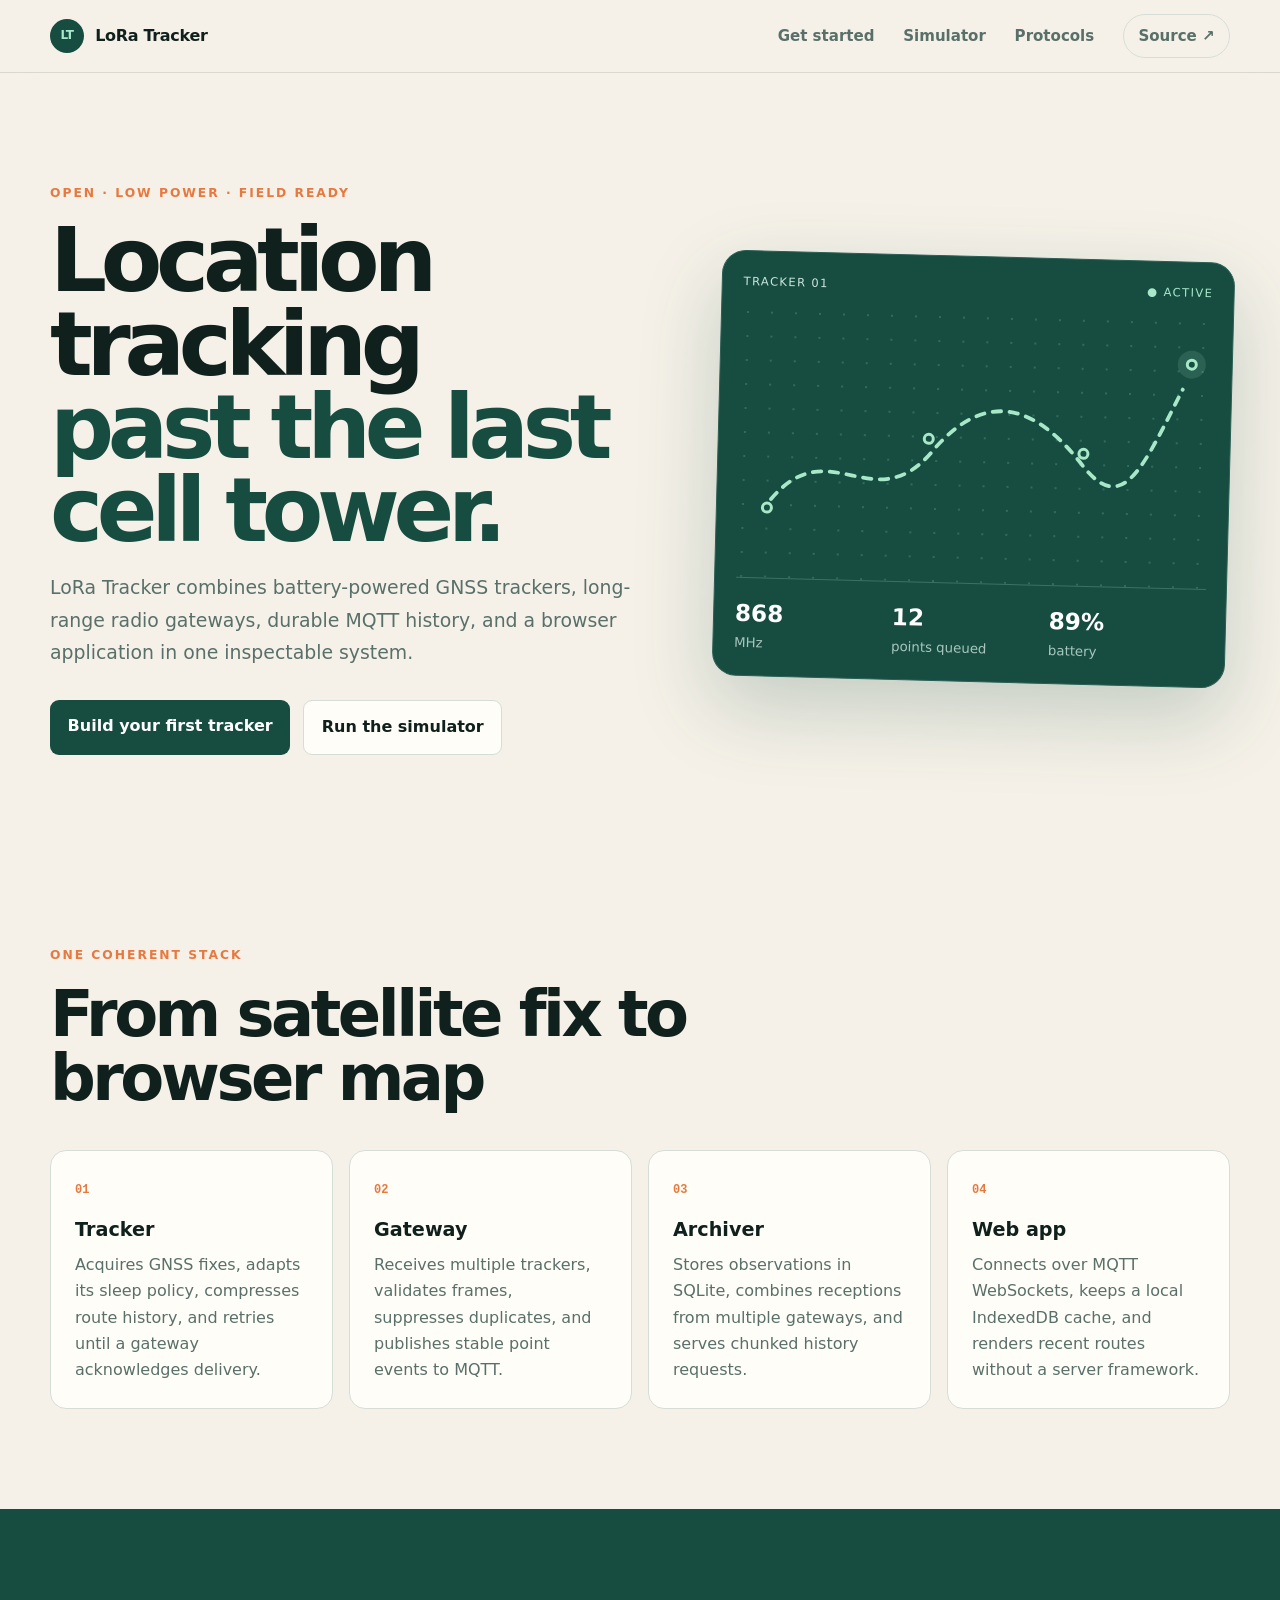
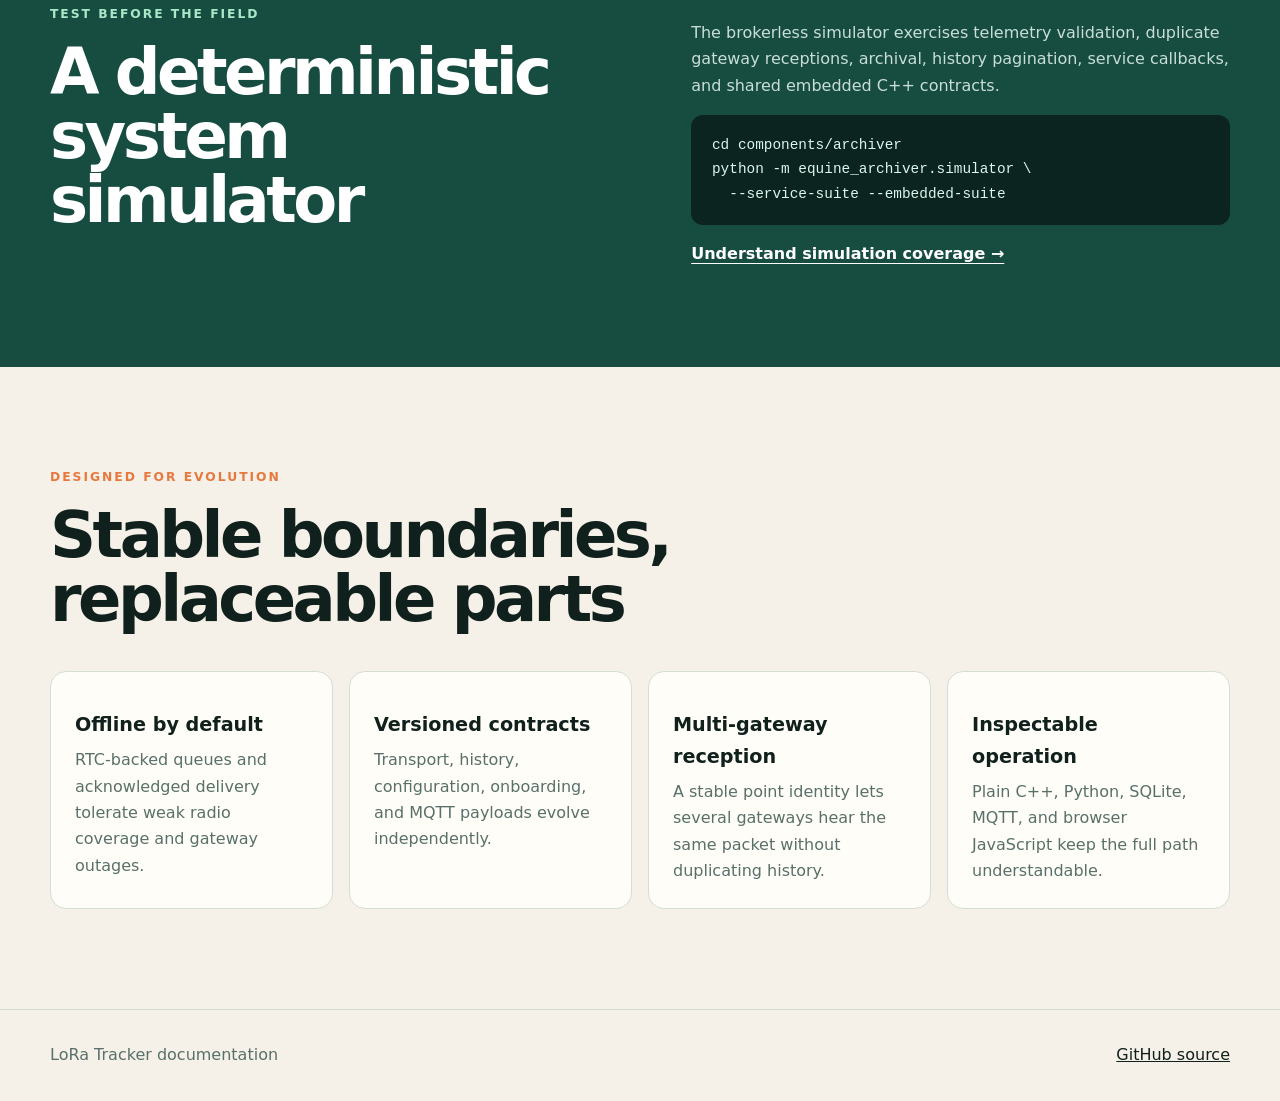
==== index.html @ 79049404 "Publish LoRa Tracker documentation site" ====
<!doctype html>
<html lang="en">
<head>
  <meta charset="utf-8">
  <meta name="viewport" content="width=device-width, initial-scale=1">
  <meta name="description" content="Documentation for LoRa Tracker, an open low-power location tracking platform.">
  <title>LoRa Tracker — Documentation</title>
  <link rel="stylesheet" href="styles.css">
</head>
<body>
  <header class="nav-wrap">
    <nav class="nav container" aria-label="Primary navigation">
      <a class="brand" href="index.html"><span class="brand-mark">LT</span> LoRa Tracker</a>
      <button class="menu-button" aria-expanded="false" aria-controls="nav-links">Menu</button>
      <div id="nav-links" class="nav-links">
        <a href="getting-started.html">Get started</a>
        <a href="simulator.html">Simulator</a>
        <a href="protocols.html">Protocols</a>
        <a class="source-link" href="https://github.com/dominikandreas/lora-tracker">Source ↗</a>
      </div>
    </nav>
  </header>

  <main>
    <section class="hero container">
      <div class="hero-copy">
        <p class="eyebrow">Open · low power · field ready</p>
        <h1>Location tracking<br><span>past the last cell tower.</span></h1>
        <p class="lede">LoRa Tracker combines battery-powered GNSS trackers, long-range radio gateways, durable MQTT history, and a browser application in one inspectable system.</p>
        <div class="actions">
          <a class="button primary" href="getting-started.html">Build your first tracker</a>
          <a class="button secondary" href="simulator.html">Run the simulator</a>
        </div>
      </div>
      <div class="signal-card" aria-label="Example radio path">
        <div class="signal-top"><span>TRACKER 01</span><span class="live">● ACTIVE</span></div>
        <div class="route" aria-hidden="true">
          <span class="point p1"></span><span class="point p2"></span><span class="point p3"></span><span class="point p4"></span>
          <svg viewBox="0 0 500 220" role="img"><path d="M35 170 C95 95,145 190,205 115 S320 70,365 125 S430 125,470 42"/></svg>
        </div>
        <div class="metrics"><div><b>868</b><small>MHz</small></div><div><b>12</b><small>points queued</small></div><div><b>89%</b><small>battery</small></div></div>
      </div>
    </section>

    <section class="section container">
      <p class="eyebrow">One coherent stack</p>
      <h2>From satellite fix to browser map</h2>
      <div class="flow">
        <article><span>01</span><h3>Tracker</h3><p>Acquires GNSS fixes, adapts its sleep policy, compresses route history, and retries until a gateway acknowledges delivery.</p></article>
        <article><span>02</span><h3>Gateway</h3><p>Receives multiple trackers, validates frames, suppresses duplicates, and publishes stable point events to MQTT.</p></article>
        <article><span>03</span><h3>Archiver</h3><p>Stores observations in SQLite, combines receptions from multiple gateways, and serves chunked history requests.</p></article>
        <article><span>04</span><h3>Web app</h3><p>Connects over MQTT WebSockets, keeps a local IndexedDB cache, and renders recent routes without a server framework.</p></article>
      </div>
    </section>

    <section class="band">
      <div class="container split">
        <div><p class="eyebrow">Test before the field</p><h2>A deterministic system simulator</h2></div>
        <div><p>The brokerless simulator exercises telemetry validation, duplicate gateway receptions, archival, history pagination, service callbacks, and shared embedded C++ contracts.</p><pre><code>cd components/archiver
python -m equine_archiver.simulator \
  --service-suite --embedded-suite</code></pre><a class="text-link" href="simulator.html">Understand simulation coverage →</a></div>
      </div>
    </section>

    <section class="section container">
      <p class="eyebrow">Designed for evolution</p>
      <h2>Stable boundaries, replaceable parts</h2>
      <div class="feature-grid">
        <article><h3>Offline by default</h3><p>RTC-backed queues and acknowledged delivery tolerate weak radio coverage and gateway outages.</p></article>
        <article><h3>Versioned contracts</h3><p>Transport, history, configuration, onboarding, and MQTT payloads evolve independently.</p></article>
        <article><h3>Multi-gateway reception</h3><p>A stable point identity lets several gateways hear the same packet without duplicating history.</p></article>
        <article><h3>Inspectable operation</h3><p>Plain C++, Python, SQLite, MQTT, and browser JavaScript keep the full path understandable.</p></article>
      </div>
    </section>
  </main>

  <footer><div class="container"><span>LoRa Tracker documentation</span><a href="https://github.com/dominikandreas/lora-tracker">GitHub source</a></div></footer>
  <script src="site.js"></script>
</body>
</html>
---- styles.css ----
:root{--ink:#10201d;--muted:#59706a;--paper:#f5f1e8;--panel:#fffdf7;--green:#174d41;--mint:#a8e8c8;--orange:#e7793f;--line:#d5ddd7;--code:#0b2420}*{box-sizing:border-box}html{scroll-behavior:smooth}body{margin:0;background:var(--paper);color:var(--ink);font:16px/1.65 Inter,ui-sans-serif,system-ui,-apple-system,BlinkMacSystemFont,"Segoe UI",sans-serif}.container{width:min(1180px,calc(100% - 40px));margin:auto}.nav-wrap{position:sticky;top:0;z-index:10;border-bottom:1px solid rgba(16,32,29,.12);background:rgba(245,241,232,.9);backdrop-filter:blur(14px)}.nav{height:72px;display:flex;align-items:center;justify-content:space-between}.brand{display:flex;align-items:center;gap:.7rem;color:var(--ink);font-weight:800;text-decoration:none;letter-spacing:-.02em}.brand-mark{display:grid;place-items:center;width:34px;height:34px;border-radius:50%;background:var(--green);color:var(--mint);font-size:.75rem}.nav-links{display:flex;align-items:center;gap:1.8rem}.nav-links a{color:var(--muted);font-weight:650;text-decoration:none;font-size:.94rem}.nav-links a:hover,.nav-links .active{color:var(--ink)}.source-link{padding:.55rem .9rem;border:1px solid var(--line);border-radius:99px}.menu-button{display:none;background:none;border:0;font:inherit}.hero{min-height:720px;padding:110px 0 90px;display:grid;grid-template-columns:1.08fr .92fr;gap:5vw;align-items:center}.eyebrow{margin:0 0 1rem;color:var(--orange);font-size:.77rem;font-weight:850;letter-spacing:.16em;text-transform:uppercase}.hero h1,.prose h1{margin:0;font-size:clamp(3.3rem,7vw,6.3rem);line-height:.93;letter-spacing:-.07em}.hero h1 span{color:var(--green)}.lede{max-width:750px;color:var(--muted);font-size:1.18rem;line-height:1.7}.actions{display:flex;gap:.8rem;margin-top:2rem}.button{padding:.85rem 1.1rem;border-radius:9px;font-weight:750;text-decoration:none}.primary{background:var(--green);color:white}.secondary{border:1px solid var(--line);color:var(--ink);background:var(--panel)}.signal-card{padding:1.3rem;border:1px solid #2a5f53;border-radius:24px;background:var(--green);color:white;box-shadow:0 30px 80px rgba(23,77,65,.22);transform:rotate(1.5deg)}.signal-top{display:flex;justify-content:space-between;color:#cbe5dd;font-size:.72rem;letter-spacing:.12em}.live{color:var(--mint)}.route{position:relative;height:270px;margin-top:1rem;background:radial-gradient(circle at 20% 20%,#316a5e 0 1px,transparent 1px);background-size:24px 24px}.route svg{width:100%;height:100%;overflow:visible}.route path{fill:none;stroke:var(--mint);stroke-width:4;stroke-linecap:round;stroke-dasharray:9 9}.point{position:absolute;width:12px;height:12px;border:3px solid var(--mint);border-radius:50%;background:var(--green);z-index:2}.p1{left:5%;top:72%}.p2{left:39%;top:45%}.p3{left:72%;top:49%}.p4{right:3%;top:15%;box-shadow:0 0 0 8px rgba(168,232,200,.13)}.metrics{display:grid;grid-template-columns:repeat(3,1fr);gap:1px;border-top:1px solid #3b7065;padding-top:1rem}.metrics div{display:flex;flex-direction:column}.metrics b{font-size:1.45rem}.metrics small{color:#a8c6bd}.section{padding:100px 0}.section h2,.band h2{max-width:760px;margin:.2rem 0 2.5rem;font-size:clamp(2.2rem,5vw,4.5rem);line-height:1;letter-spacing:-.055em}.flow,.feature-grid{display:grid;grid-template-columns:repeat(4,1fr);gap:1rem}.flow article,.feature-grid article{padding:1.5rem;border:1px solid var(--line);border-radius:16px;background:var(--panel)}.flow span{color:var(--orange);font:800 .75rem monospace}.flow h3,.feature-grid h3{margin:.8rem 0 .4rem;font-size:1.2rem}.flow p,.feature-grid p{margin:0;color:var(--muted)}.band{padding:95px 0;background:var(--green);color:white}.split{display:grid;grid-template-columns:1fr 1fr;gap:8vw}.split p{color:#c8ded7}.split .eyebrow{color:var(--mint)}pre{overflow:auto;padding:1.1rem 1.3rem;border-radius:12px;background:var(--code);color:#ddf6ed;line-height:1.55}code{font-family:"SFMono-Regular",Consolas,monospace;font-size:.9em}.text-link{color:inherit;font-weight:750;text-underline-offset:4px}footer{border-top:1px solid var(--line);padding:2rem 0;color:var(--muted)}footer .container{display:flex;justify-content:space-between}footer a{color:var(--ink)}.docs{display:grid;grid-template-columns:220px minmax(0,790px);gap:70px;padding:90px 0 120px}.docs aside{position:sticky;top:110px;align-self:start;display:flex;flex-direction:column;gap:.65rem}.docs aside p{font-size:.72rem;font-weight:850;letter-spacing:.16em;color:var(--orange)}.docs aside a{color:var(--muted);text-decoration:none}.prose h1{font-size:clamp(3rem,6vw,5.2rem);margin-bottom:2rem}.prose h2{margin:3.5rem 0 1rem;padding-top:1rem;font-size:2rem;letter-spacing:-.04em}.prose p,.prose li{color:#405651}.prose li+li{margin-top:.45rem}.notice{margin:1.5rem 0;padding:1rem 1.2rem;border-left:4px solid var(--orange);background:#f0e7d9}.check-grid{display:grid;grid-template-columns:1fr 1fr;gap:.7rem}.check-grid div{padding:.8rem 1rem;border:1px solid var(--line);border-radius:9px;background:var(--panel)}@media(max-width:850px){.hero{grid-template-columns:1fr;padding-top:75px}.signal-card{transform:none}.flow,.feature-grid{grid-template-columns:1fr 1fr}.split{grid-template-columns:1fr}.docs{grid-template-columns:1fr}.docs aside{display:none}.menu-button{display:block}.nav-links{display:none;position:absolute;top:72px;left:0;right:0;padding:1.2rem 20px;flex-direction:column;align-items:flex-start;background:var(--paper);border-bottom:1px solid var(--line)}.nav-links.open{display:flex}}@media(max-width:540px){.container{width:min(100% - 28px,1180px)}.hero h1{font-size:3.35rem}.flow,.feature-grid,.check-grid{grid-template-columns:1fr}.actions{align-items:stretch;flex-direction:column}.metrics b{font-size:1.1rem}}
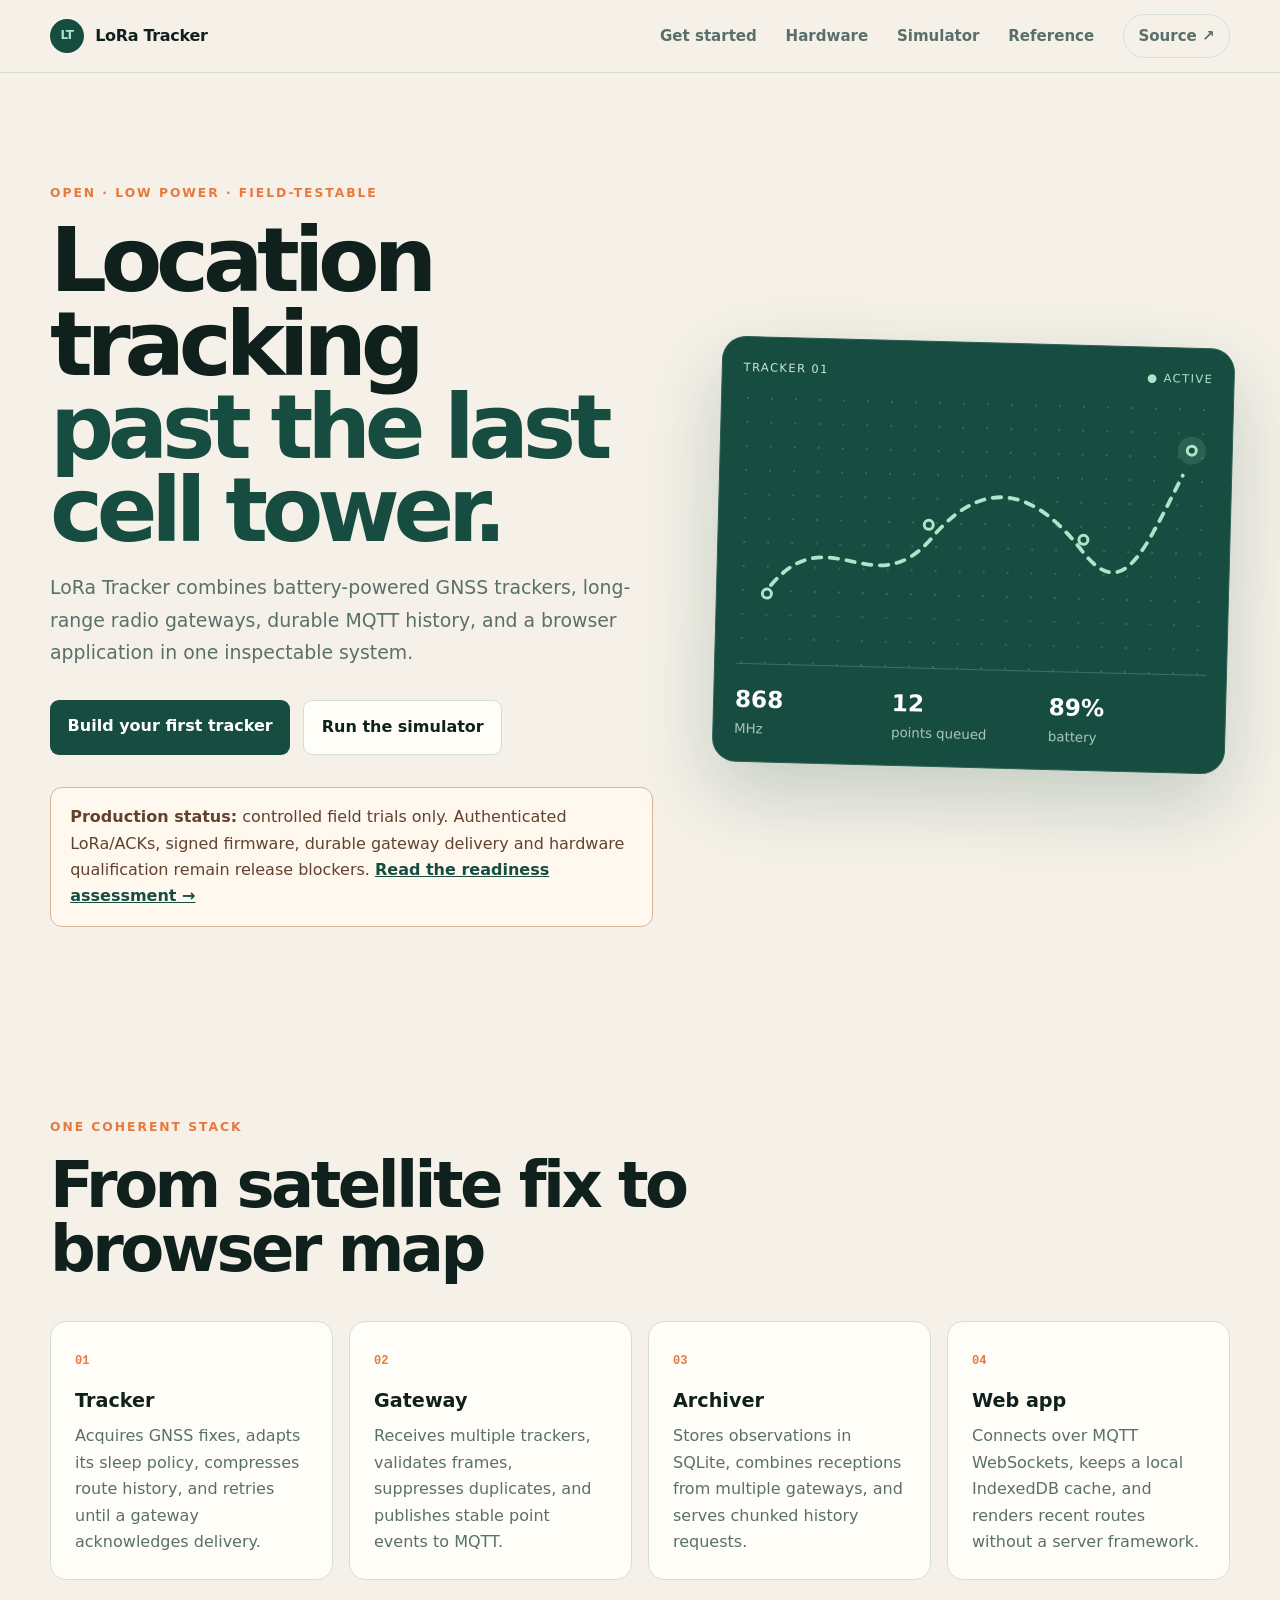
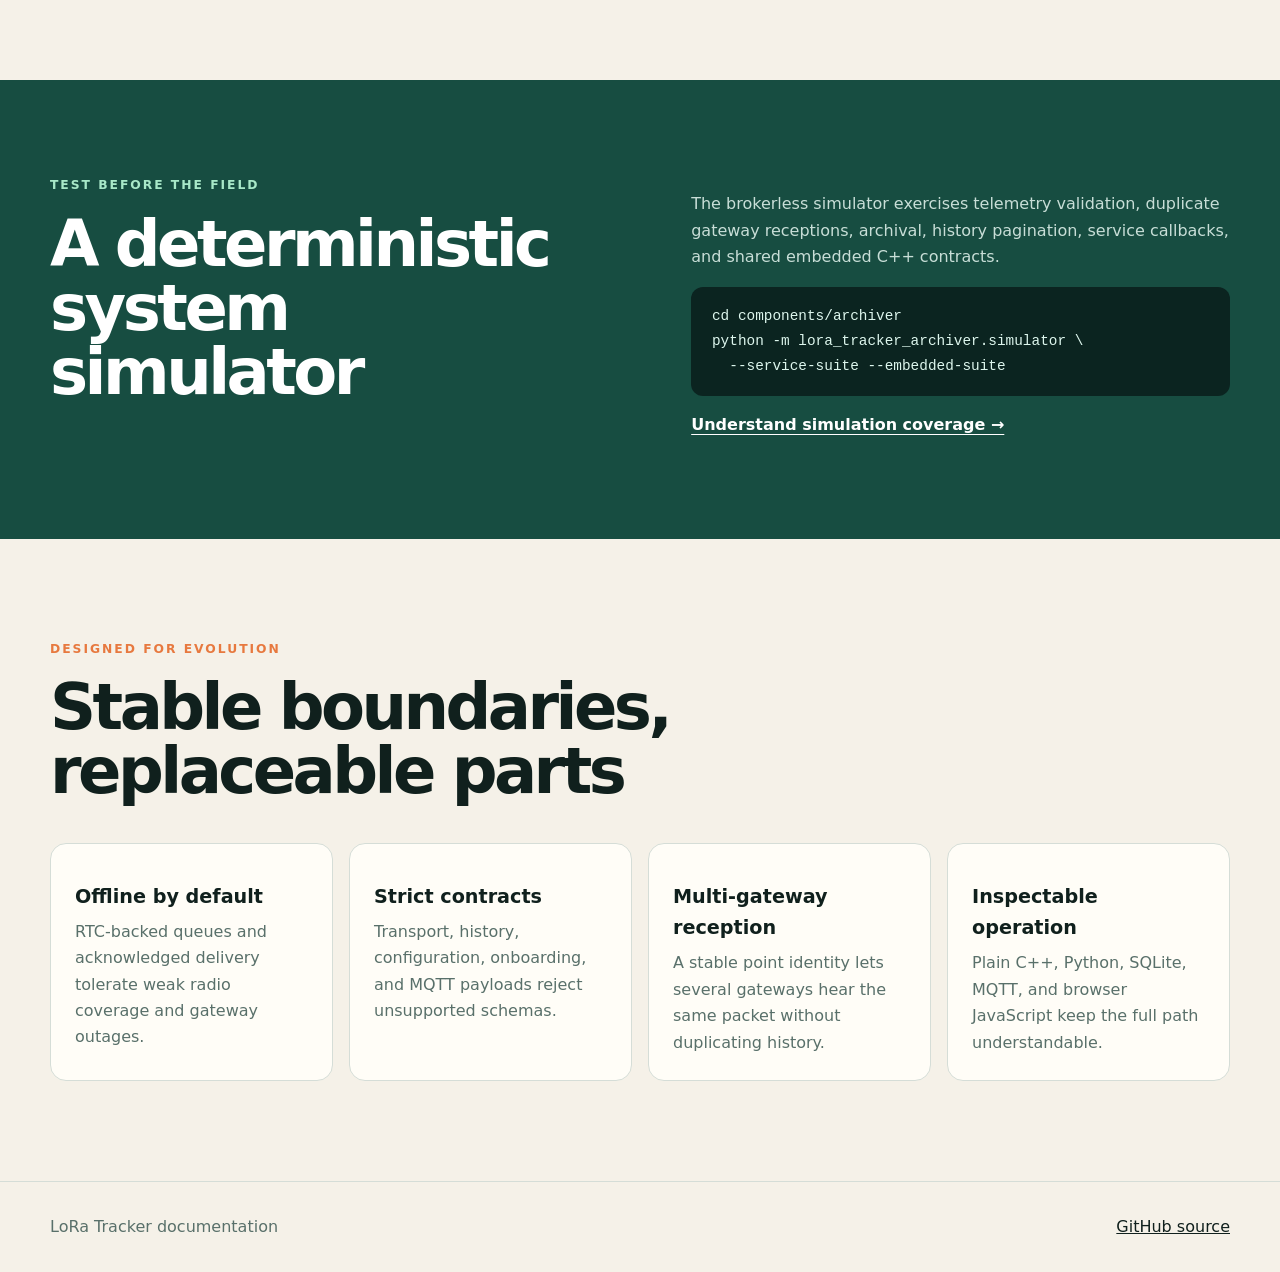
==== commit 20f68acd: "Expand production and hardware documentation" ====
--- a/index.html
+++ b/index.html
@@ -5,7 +5,7 @@
   <meta name="viewport" content="width=device-width, initial-scale=1">
   <meta name="description" content="Documentation for LoRa Tracker, an open low-power location tracking platform.">
   <title>LoRa Tracker — Documentation</title>
-  <link rel="stylesheet" href="styles.css">
+  <link rel="stylesheet" href="styles.css"><link rel="stylesheet" href="extra.css">
 </head>
 <body>
   <header class="nav-wrap">
@@ -14,8 +14,9 @@
       <button class="menu-button" aria-expanded="false" aria-controls="nav-links">Menu</button>
       <div id="nav-links" class="nav-links">
         <a href="getting-started.html">Get started</a>
+        <a href="hardware.html">Hardware</a>
         <a href="simulator.html">Simulator</a>
-        <a href="protocols.html">Protocols</a>
+        <a href="protocols.html">Reference</a>
         <a class="source-link" href="https://github.com/dominikandreas/lora-tracker">Source ↗</a>
       </div>
     </nav>
@@ -24,13 +25,14 @@
   <main>
     <section class="hero container">
       <div class="hero-copy">
-        <p class="eyebrow">Open · low power · field ready</p>
+        <p class="eyebrow">Open · low power · field-testable</p>
         <h1>Location tracking<br><span>past the last cell tower.</span></h1>
         <p class="lede">LoRa Tracker combines battery-powered GNSS trackers, long-range radio gateways, durable MQTT history, and a browser application in one inspectable system.</p>
         <div class="actions">
           <a class="button primary" href="getting-started.html">Build your first tracker</a>
           <a class="button secondary" href="simulator.html">Run the simulator</a>
         </div>
+        <div class="status-note"><strong>Production status:</strong> controlled field trials only. Authenticated LoRa/ACKs, signed firmware, durable gateway delivery and hardware qualification remain release blockers. <a href="production.html">Read the readiness assessment →</a></div>
       </div>
       <div class="signal-card" aria-label="Example radio path">
         <div class="signal-top"><span>TRACKER 01</span><span class="live">● ACTIVE</span></div>
@@ -57,7 +59,7 @@
       <div class="container split">
         <div><p class="eyebrow">Test before the field</p><h2>A deterministic system simulator</h2></div>
         <div><p>The brokerless simulator exercises telemetry validation, duplicate gateway receptions, archival, history pagination, service callbacks, and shared embedded C++ contracts.</p><pre><code>cd components/archiver
-python -m equine_archiver.simulator \
+python -m lora_tracker_archiver.simulator \
   --service-suite --embedded-suite</code></pre><a class="text-link" href="simulator.html">Understand simulation coverage →</a></div>
       </div>
     </section>
@@ -67,7 +69,7 @@
       <h2>Stable boundaries, replaceable parts</h2>
       <div class="feature-grid">
         <article><h3>Offline by default</h3><p>RTC-backed queues and acknowledged delivery tolerate weak radio coverage and gateway outages.</p></article>
-        <article><h3>Versioned contracts</h3><p>Transport, history, configuration, onboarding, and MQTT payloads evolve independently.</p></article>
+        <article><h3>Strict contracts</h3><p>Transport, history, configuration, onboarding, and MQTT payloads reject unsupported schemas.</p></article>
         <article><h3>Multi-gateway reception</h3><p>A stable point identity lets several gateways hear the same packet without duplicating history.</p></article>
         <article><h3>Inspectable operation</h3><p>Plain C++, Python, SQLite, MQTT, and browser JavaScript keep the full path understandable.</p></article>
       </div>
--- a/extra.css
+++ b/extra.css
@@ -0,0 +1,39 @@
+.status-note {
+  max-width: 720px;
+  margin-top: 2rem;
+  padding: 1rem 1.2rem;
+  border: 1px solid #d9b29b;
+  border-radius: 12px;
+  background: #fff8ef;
+  color: #62412f;
+}
+.status-note a { color: var(--green); font-weight: 750; }
+.notice.danger { border-left-color: #b8402d; background: #f8e4dd; }
+.hardware-grid { display: grid; grid-template-columns: repeat(3, 1fr); gap: 1rem; }
+.hardware-grid article {
+  padding: 1.25rem;
+  border: 1px solid var(--line);
+  border-radius: 14px;
+  background: var(--panel);
+}
+.hardware-grid small { color: var(--orange); font-weight: 850; letter-spacing: .1em; }
+.hardware-grid h3 { margin: .5rem 0; }
+.hardware-grid p { margin: 0; }
+.link-cards { display: grid; grid-template-columns: 1fr 1fr; gap: .8rem; }
+.link-cards a {
+  display: flex;
+  flex-direction: column;
+  padding: 1rem 1.1rem;
+  border: 1px solid var(--line);
+  border-radius: 12px;
+  background: var(--panel);
+  color: var(--ink);
+  text-decoration: none;
+}
+.link-cards span { color: var(--muted); font-size: .9rem; }
+.readiness { padding: 1.5rem; border-radius: 16px; background: #8e3326; color: #fff; }
+.readiness span { font-size: .72rem; font-weight: 850; letter-spacing: .14em; }
+.readiness strong { display: block; margin: .3rem 0; font-size: 2rem; }
+.readiness p { margin: 0; color: #f5d8d2; }
+@media (max-width: 850px) { .hardware-grid { grid-template-columns: 1fr; } }
+@media (max-width: 540px) { .link-cards { grid-template-columns: 1fr; } }
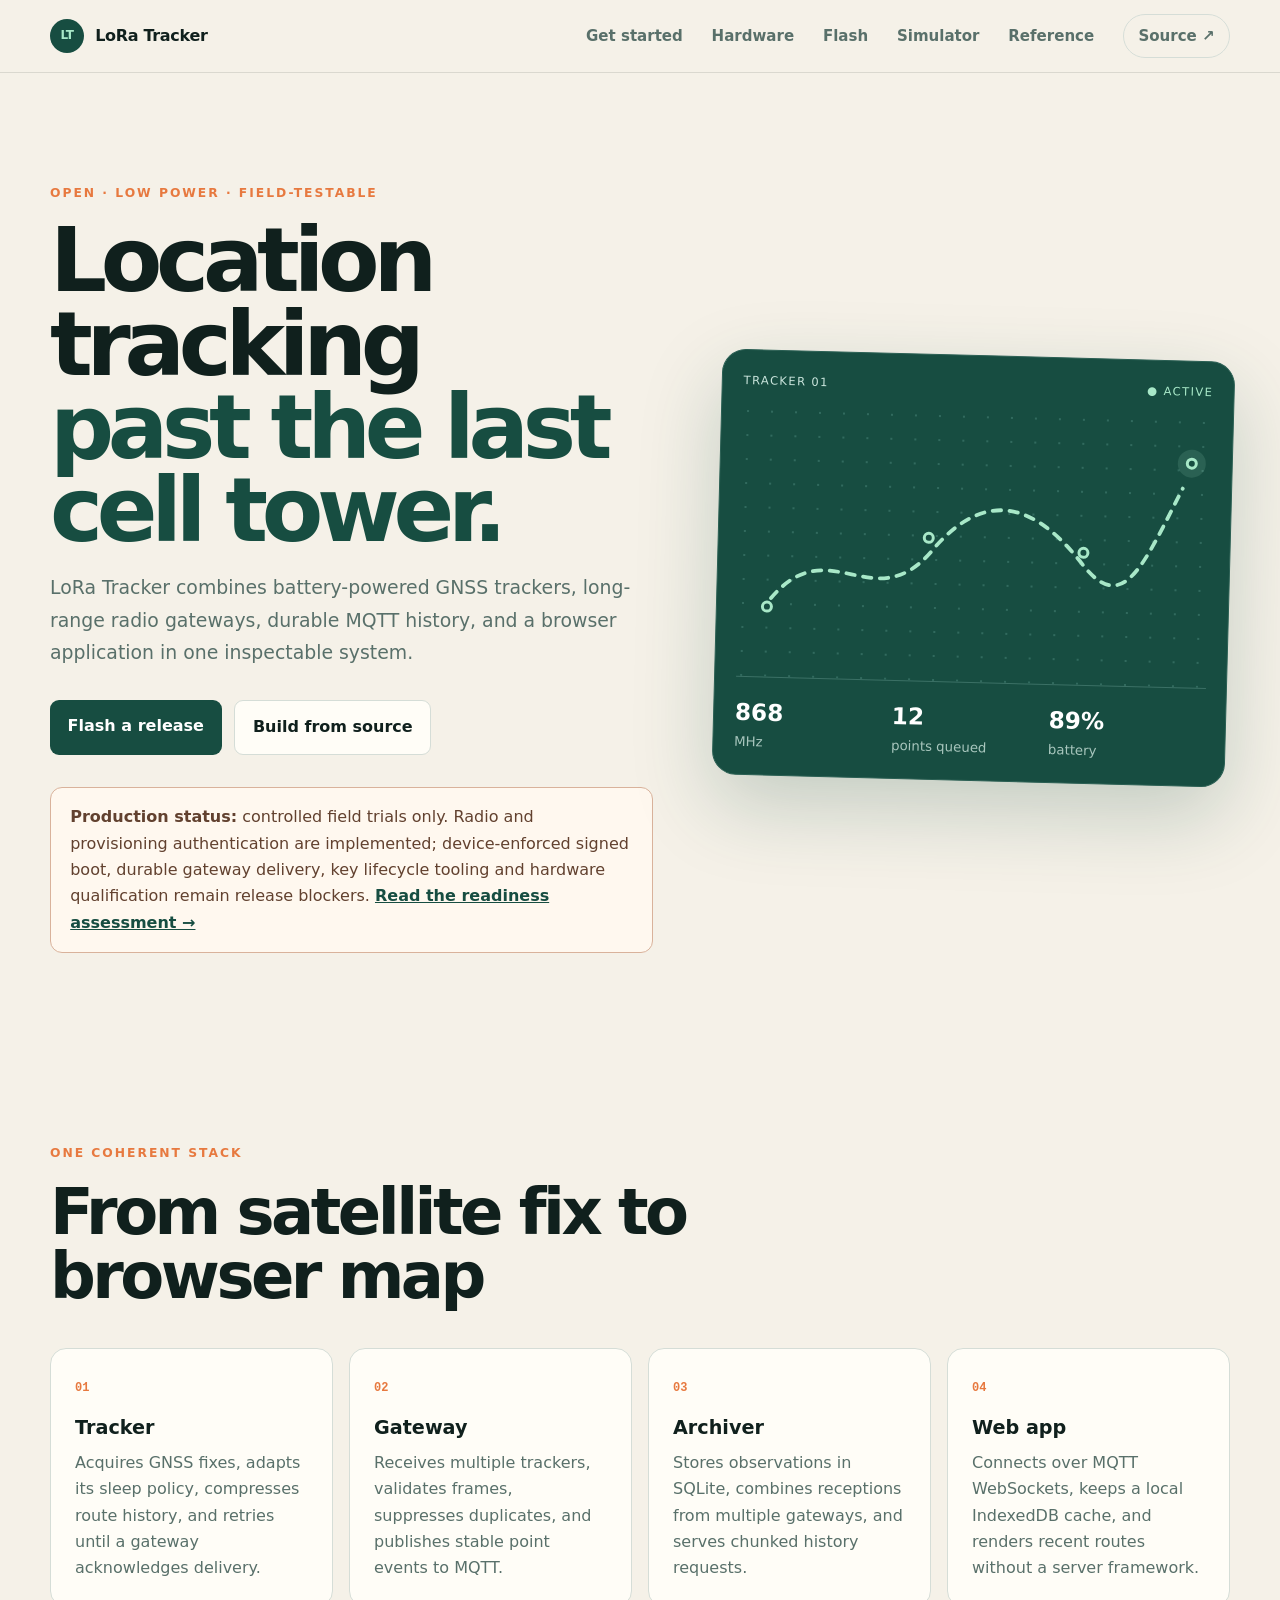
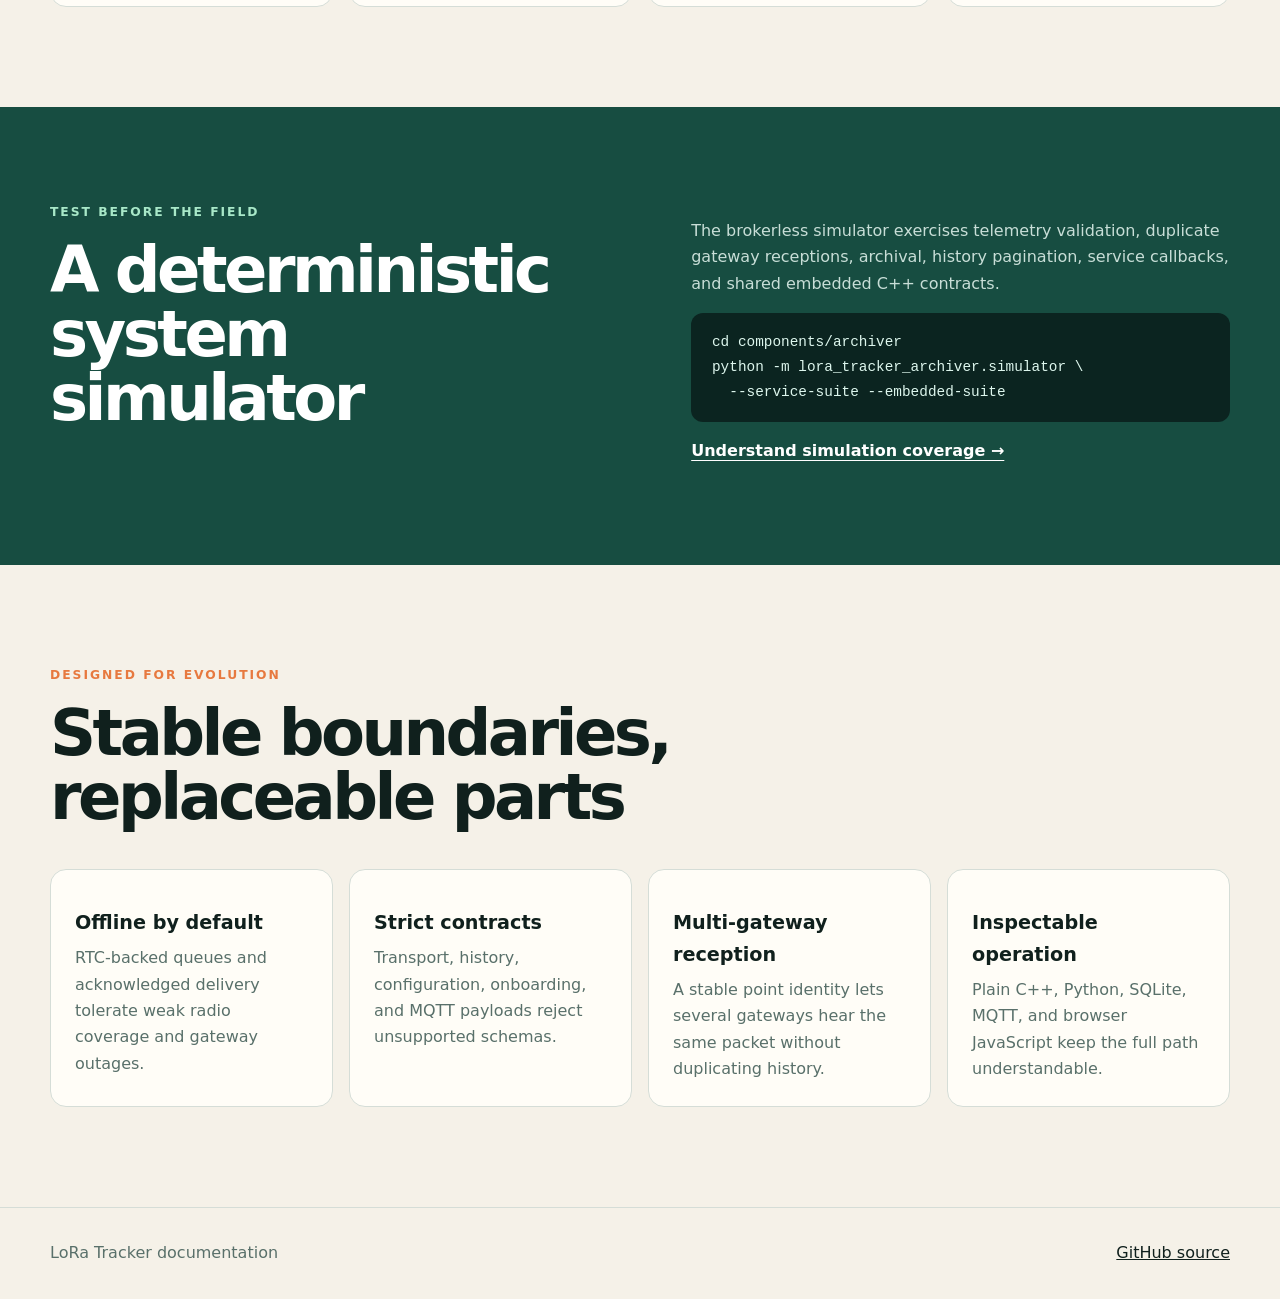
==== commit 228d220c: "Add secure browser firmware flashing" ====
--- a/index.html
+++ b/index.html
@@ -14,7 +14,7 @@
       <button class="menu-button" aria-expanded="false" aria-controls="nav-links">Menu</button>
       <div id="nav-links" class="nav-links">
         <a href="getting-started.html">Get started</a>
-        <a href="hardware.html">Hardware</a>
+        <a href="hardware.html">Hardware</a><a href="flash.html">Flash</a>
         <a href="simulator.html">Simulator</a>
         <a href="protocols.html">Reference</a>
         <a class="source-link" href="https://github.com/dominikandreas/lora-tracker">Source ↗</a>
@@ -29,10 +29,10 @@
         <h1>Location tracking<br><span>past the last cell tower.</span></h1>
         <p class="lede">LoRa Tracker combines battery-powered GNSS trackers, long-range radio gateways, durable MQTT history, and a browser application in one inspectable system.</p>
         <div class="actions">
-          <a class="button primary" href="getting-started.html">Build your first tracker</a>
-          <a class="button secondary" href="simulator.html">Run the simulator</a>
+          <a class="button primary" href="flash.html">Flash a release</a>
+          <a class="button secondary" href="getting-started.html">Build from source</a>
         </div>
-        <div class="status-note"><strong>Production status:</strong> controlled field trials only. Authenticated LoRa/ACKs, signed firmware, durable gateway delivery and hardware qualification remain release blockers. <a href="production.html">Read the readiness assessment →</a></div>
+        <div class="status-note"><strong>Production status:</strong> controlled field trials only. Radio and provisioning authentication are implemented; device-enforced signed boot, durable gateway delivery, key lifecycle tooling and hardware qualification remain release blockers. <a href="production.html">Read the readiness assessment →</a></div>
       </div>
       <div class="signal-card" aria-label="Example radio path">
         <div class="signal-top"><span>TRACKER 01</span><span class="live">● ACTIVE</span></div>
--- a/extra.css
+++ b/extra.css
@@ -37,3 +37,16 @@
 .readiness p { margin: 0; color: #f5d8d2; }
 @media (max-width: 850px) { .hardware-grid { grid-template-columns: 1fr; } }
 @media (max-width: 540px) { .link-cards { grid-template-columns: 1fr; } }
+.flash-targets { display: grid; gap: .75rem; margin: 1.25rem 0 2rem; }
+.flash-target { appearance: none; background: var(--panel); border: 1px solid var(--line); border-radius: 14px; color: inherit; cursor: pointer; display: grid; gap: .2rem; padding: 1rem 1.1rem; text-align: left; transition: border-color .2s, box-shadow .2s, transform .2s; }
+.flash-target:hover { transform: translateY(-1px); }
+.flash-target.selected { border-color: var(--green); box-shadow: 0 0 0 3px rgba(29,118,84,.14); }
+.flash-target strong { font-size: 1rem; }
+.flash-target span { font-size: .9rem; }
+.flash-target small { color: var(--muted); }
+.flasher-panel { align-items: center; background: #edf5f0; border: 1px solid rgba(29,118,84,.2); border-radius: 16px; display: flex; flex-wrap: wrap; gap: 1rem; justify-content: space-between; margin: 1rem 0 1.5rem; padding: 1.1rem 1.2rem; }
+.flasher-panel > div { display: grid; gap: .15rem; }
+.flasher-panel small { color: var(--muted); }
+.flasher-label { color: var(--green); font-size: .7rem; font-weight: 850; letter-spacing: .1em; text-transform: uppercase; }
+esp-web-install-button { --esp-tools-button-color: var(--green); --esp-tools-button-text-color: #fff; --esp-tools-button-border-radius: 999px; }
+esp-web-install-button .button[disabled] { cursor: not-allowed; opacity: .45; }
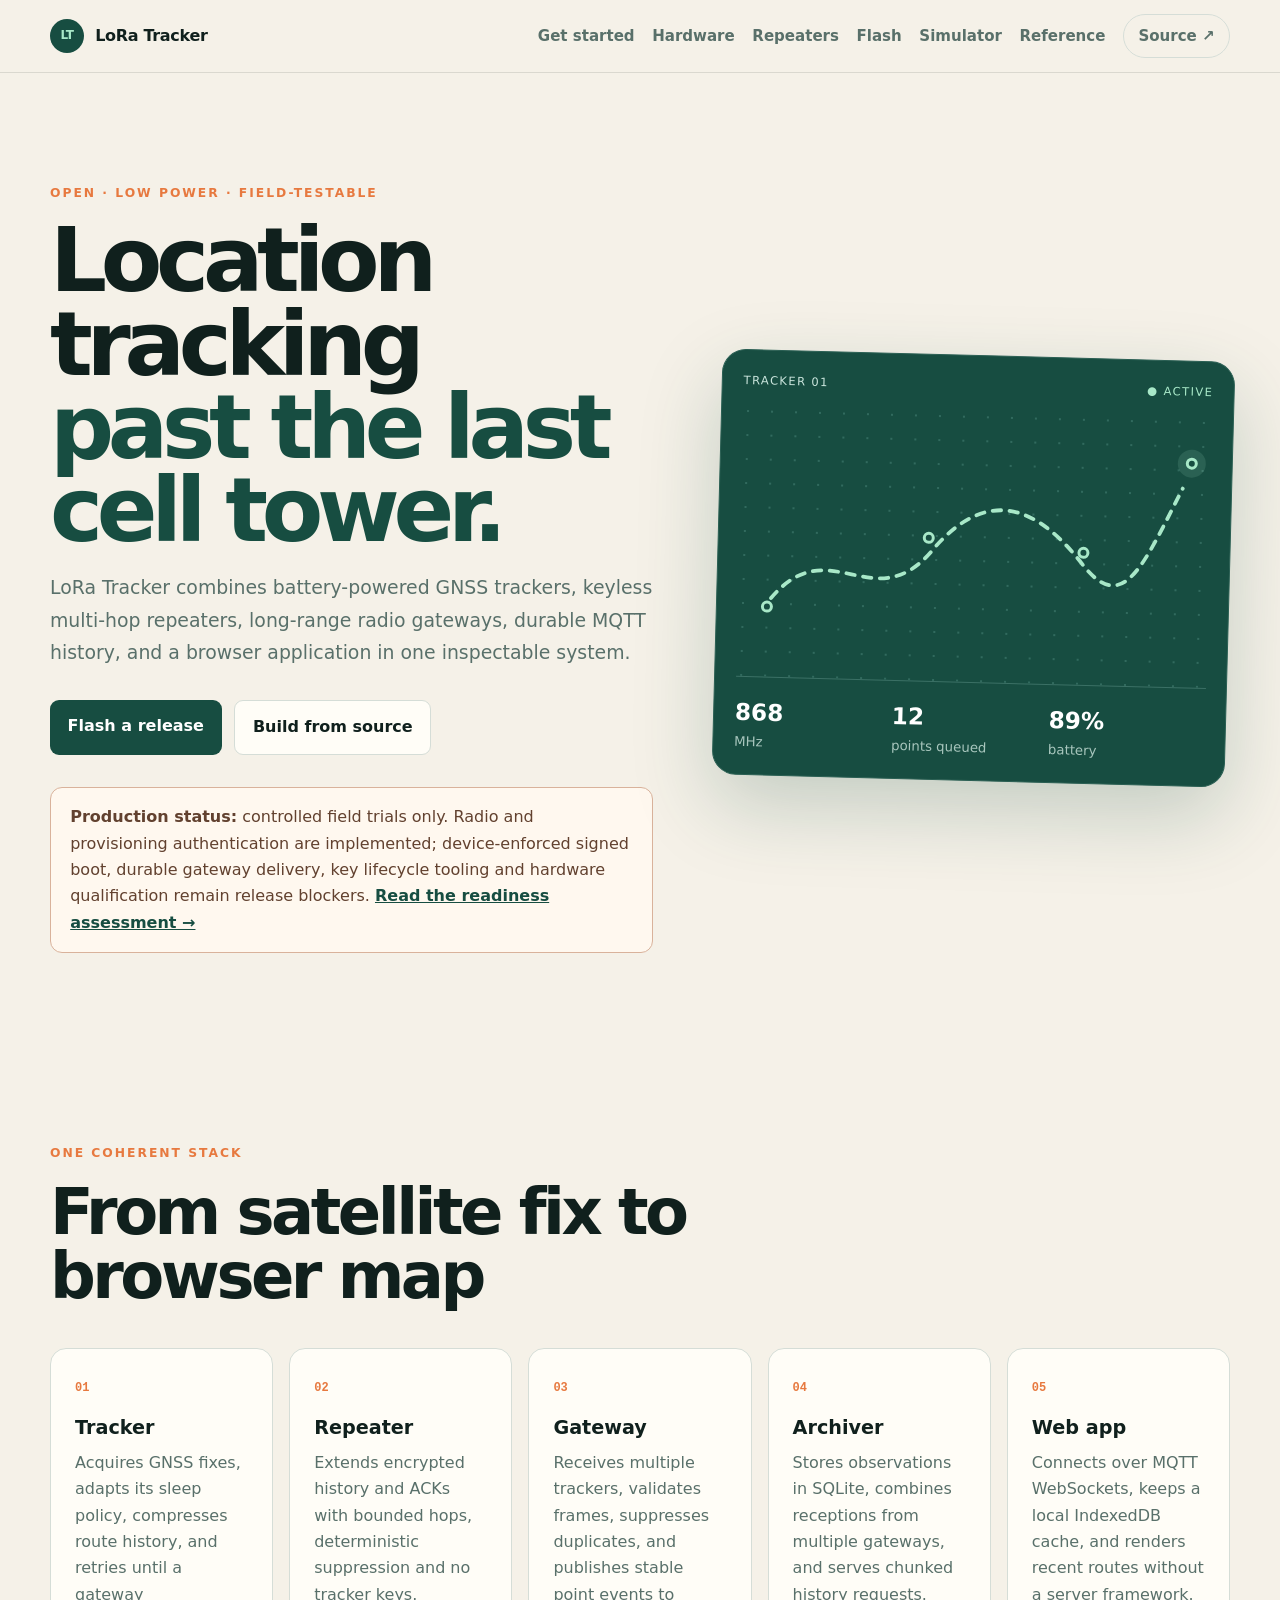
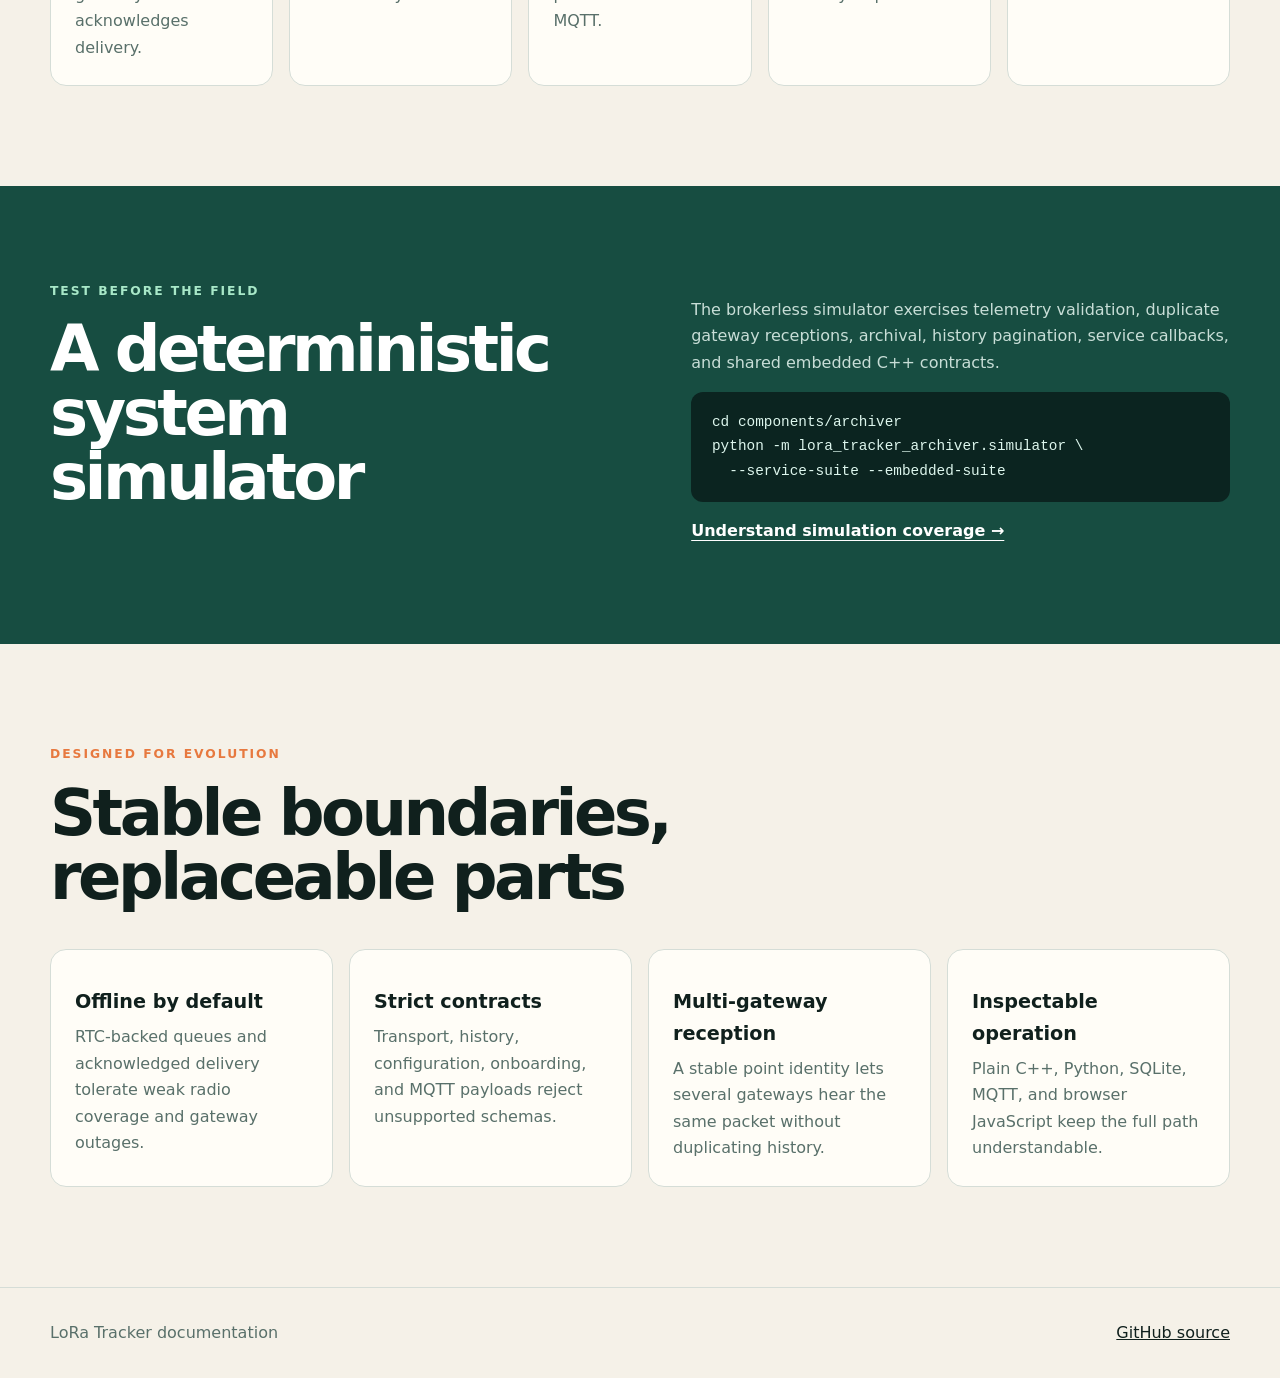
==== commit a539ed4d: "Document repeater deployment and flashing" ====
--- a/index.html
+++ b/index.html
@@ -14,7 +14,7 @@
       <button class="menu-button" aria-expanded="false" aria-controls="nav-links">Menu</button>
       <div id="nav-links" class="nav-links">
         <a href="getting-started.html">Get started</a>
-        <a href="hardware.html">Hardware</a><a href="flash.html">Flash</a>
+        <a href="hardware.html">Hardware</a><a href="repeater.html">Repeaters</a><a href="flash.html">Flash</a>
         <a href="simulator.html">Simulator</a>
         <a href="protocols.html">Reference</a>
         <a class="source-link" href="https://github.com/dominikandreas/lora-tracker">Source ↗</a>
@@ -27,7 +27,7 @@
       <div class="hero-copy">
         <p class="eyebrow">Open · low power · field-testable</p>
         <h1>Location tracking<br><span>past the last cell tower.</span></h1>
-        <p class="lede">LoRa Tracker combines battery-powered GNSS trackers, long-range radio gateways, durable MQTT history, and a browser application in one inspectable system.</p>
+        <p class="lede">LoRa Tracker combines battery-powered GNSS trackers, keyless multi-hop repeaters, long-range radio gateways, durable MQTT history, and a browser application in one inspectable system.</p>
         <div class="actions">
           <a class="button primary" href="flash.html">Flash a release</a>
           <a class="button secondary" href="getting-started.html">Build from source</a>
@@ -49,9 +49,10 @@
       <h2>From satellite fix to browser map</h2>
       <div class="flow">
         <article><span>01</span><h3>Tracker</h3><p>Acquires GNSS fixes, adapts its sleep policy, compresses route history, and retries until a gateway acknowledges delivery.</p></article>
-        <article><span>02</span><h3>Gateway</h3><p>Receives multiple trackers, validates frames, suppresses duplicates, and publishes stable point events to MQTT.</p></article>
-        <article><span>03</span><h3>Archiver</h3><p>Stores observations in SQLite, combines receptions from multiple gateways, and serves chunked history requests.</p></article>
-        <article><span>04</span><h3>Web app</h3><p>Connects over MQTT WebSockets, keeps a local IndexedDB cache, and renders recent routes without a server framework.</p></article>
+        <article><span>02</span><h3>Repeater</h3><p>Extends encrypted history and ACKs with bounded hops, deterministic suppression and no tracker keys.</p></article>
+        <article><span>03</span><h3>Gateway</h3><p>Receives multiple trackers, validates frames, suppresses duplicates, and publishes stable point events to MQTT.</p></article>
+        <article><span>04</span><h3>Archiver</h3><p>Stores observations in SQLite, combines receptions from multiple gateways, and serves chunked history requests.</p></article>
+        <article><span>05</span><h3>Web app</h3><p>Connects over MQTT WebSockets, keeps a local IndexedDB cache, and renders recent routes without a server framework.</p></article>
       </div>
     </section>
 
--- a/extra.css
+++ b/extra.css
@@ -8,8 +8,10 @@
   color: #62412f;
 }
 .status-note a { color: var(--green); font-weight: 750; }
+.nav-links { gap: 1.1rem; }
+.flow { grid-template-columns: repeat(5, minmax(0, 1fr)); }
 .notice.danger { border-left-color: #b8402d; background: #f8e4dd; }
-.hardware-grid { display: grid; grid-template-columns: repeat(3, 1fr); gap: 1rem; }
+.hardware-grid { display: grid; grid-template-columns: repeat(2, minmax(0, 1fr)); gap: 1rem; }
 .hardware-grid article {
   padding: 1.25rem;
   border: 1px solid var(--line);
@@ -35,7 +37,9 @@
 .readiness span { font-size: .72rem; font-weight: 850; letter-spacing: .14em; }
 .readiness strong { display: block; margin: .3rem 0; font-size: 2rem; }
 .readiness p { margin: 0; color: #f5d8d2; }
+@media (max-width: 1000px) { .flow { grid-template-columns: repeat(3, minmax(0, 1fr)); } }
 @media (max-width: 850px) { .hardware-grid { grid-template-columns: 1fr; } }
+@media (max-width: 700px) { .flow { grid-template-columns: 1fr; } }
 @media (max-width: 540px) { .link-cards { grid-template-columns: 1fr; } }
 .flash-targets { display: grid; gap: .75rem; margin: 1.25rem 0 2rem; }
 .flash-target { appearance: none; background: var(--panel); border: 1px solid var(--line); border-radius: 14px; color: inherit; cursor: pointer; display: grid; gap: .2rem; padding: 1rem 1.1rem; text-align: left; transition: border-color .2s, box-shadow .2s, transform .2s; }
@@ -50,3 +54,31 @@
 .flasher-label { color: var(--green); font-size: .7rem; font-weight: 850; letter-spacing: .1em; text-transform: uppercase; }
 esp-web-install-button { --esp-tools-button-color: var(--green); --esp-tools-button-text-color: #fff; --esp-tools-button-border-radius: 999px; }
 esp-web-install-button .button[disabled] { cursor: not-allowed; opacity: .45; }
+
+.generated-doc h1 { font-size: clamp(2.7rem, 5vw, 4.7rem); }
+.generated-doc h2 { scroll-margin-top: 100px; }
+.generated-doc h3 { margin-top: 2rem; font-size: 1.3rem; }
+.generated-doc table { border-collapse: collapse; display: block; max-width: 100%; overflow-x: auto; }
+.generated-doc th, .generated-doc td { border: 1px solid var(--line); padding: .65rem .8rem; text-align: left; vertical-align: top; }
+.generated-doc th { background: #e8efe9; color: var(--ink); }
+.generated-doc blockquote { border-left: 4px solid var(--orange); color: var(--muted); margin: 1.5rem 0; padding: .2rem 1.2rem; }
+.generated-doc a { color: var(--green); text-underline-offset: 3px; }
+
+.product-hero { background: var(--green); border-radius: 18px; color: white; display: grid; grid-template-columns: 1.25fr .75fr; margin: 1.25rem 0 1.5rem; overflow: hidden; }
+.product-hero img { align-self: center; display: block; height: auto; max-height: 360px; max-width: 100%; object-fit: contain; width: 100%; }
+.product-hero div { align-self: center; padding: 1.5rem; }
+.product-hero span { color: var(--mint); font-size: .72rem; font-weight: 850; letter-spacing: .12em; }
+.product-hero h3 { font-size: 1.6rem; line-height: 1.1; margin: .45rem 0 .8rem; }
+.product-hero p { color: #d6e8e1; margin: 0; }
+.runtime-panel { background: #edf5f0; border: 1px solid rgba(29,118,84,.2); border-radius: 16px; margin: 2rem 0; padding: 1.4rem; }
+.runtime-panel h3 { font-size: 1.55rem; line-height: 1.15; margin: .25rem 0 .8rem; }
+.runtime-grid { display: grid; gap: .75rem; grid-template-columns: repeat(3, 1fr); margin: 1rem 0; }
+.runtime-grid div { background: rgba(255,255,255,.7); border-radius: 10px; display: grid; padding: .8rem; }
+.runtime-grid strong { color: var(--green); font-size: 1.35rem; }
+.runtime-grid span { color: var(--muted); font-size: .84rem; line-height: 1.3; }
+@media (max-width: 700px) { .product-hero { grid-template-columns: 1fr; } .runtime-grid { grid-template-columns: 1fr; } }
+.relay-path { align-items: center; background: #edf5f0; border: 1px solid rgba(29,118,84,.2); border-radius: 16px; display: grid; gap: .7rem; grid-template-columns: 1fr auto 1fr auto 1fr; margin: 1.25rem 0; padding: 1.2rem; text-align: center; }
+.relay-path div { background: rgba(255,255,255,.8); border-radius: 10px; display: grid; gap: .2rem; padding: .9rem; }
+.relay-path strong { color: var(--green); }
+.relay-path span { color: var(--muted); font-size: .85rem; }
+@media (max-width: 700px) { .relay-path { grid-template-columns: 1fr; } .relay-path b { transform: rotate(90deg); } }
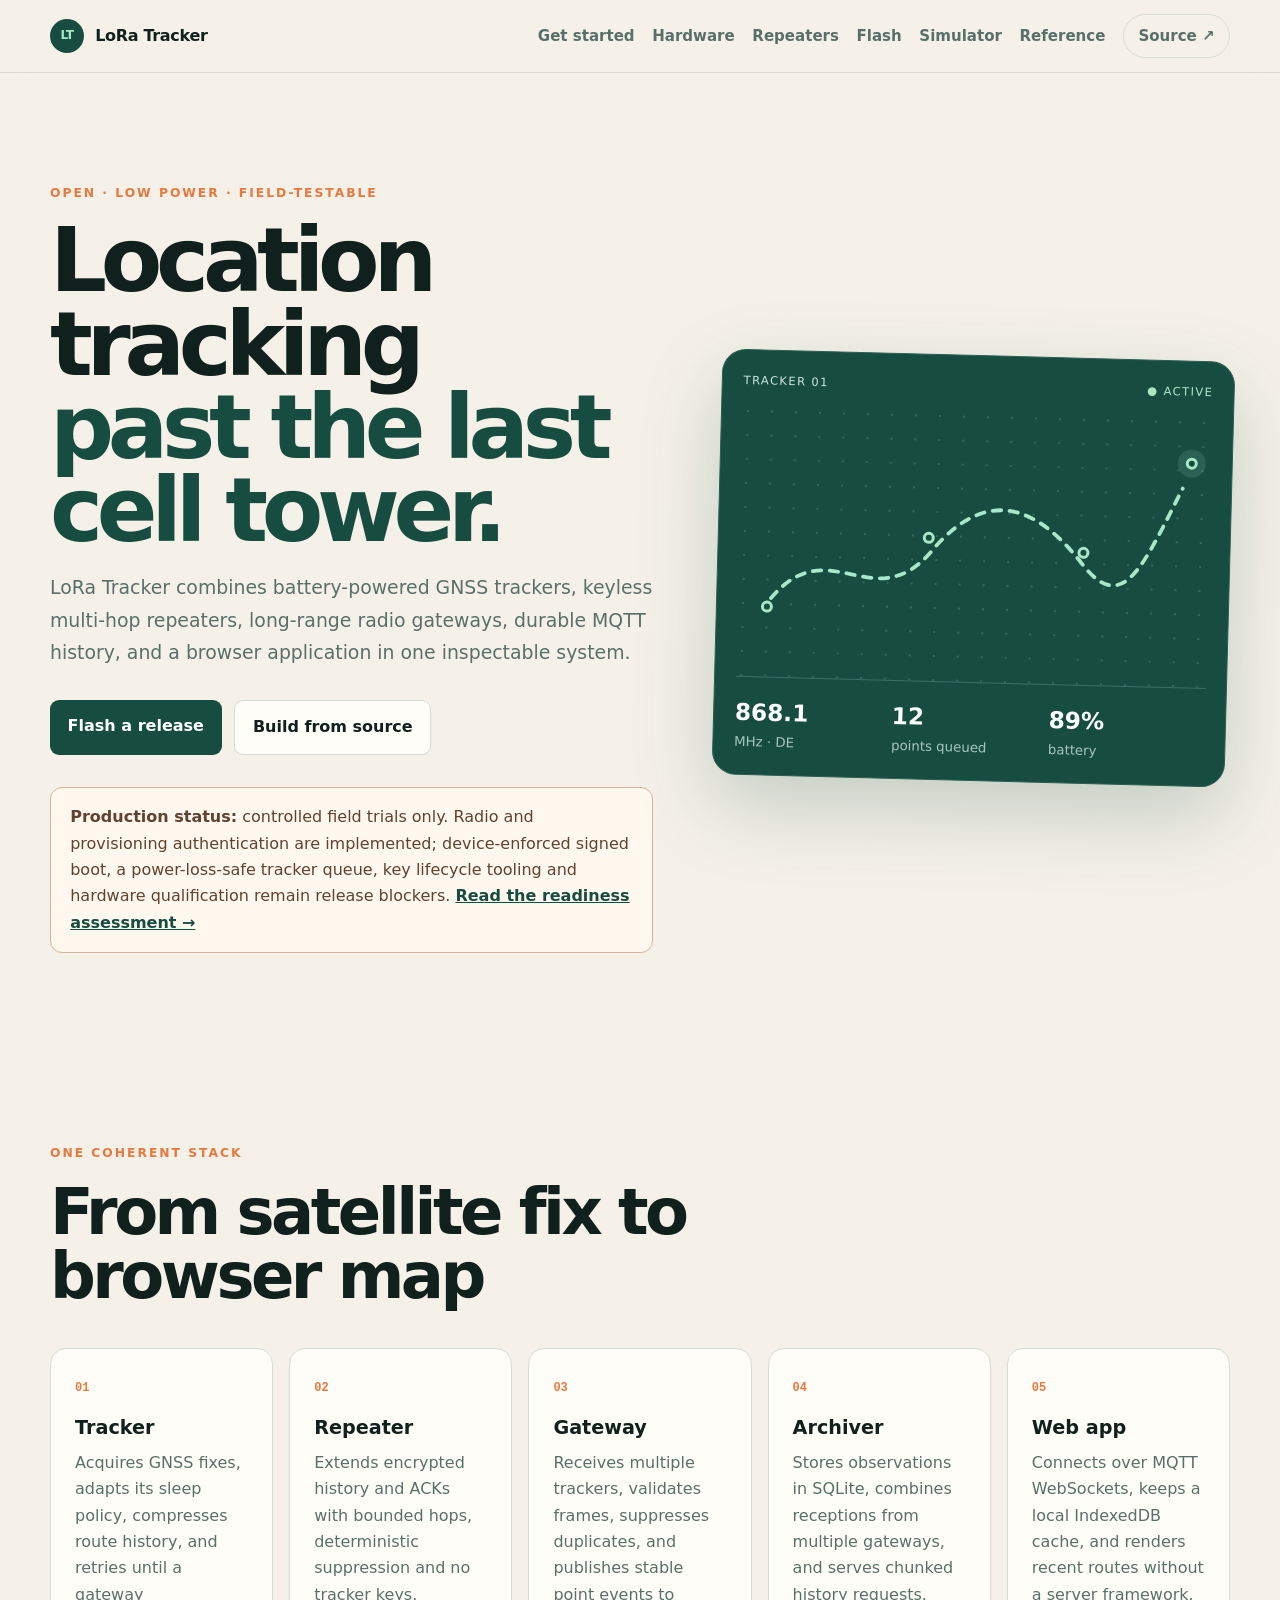
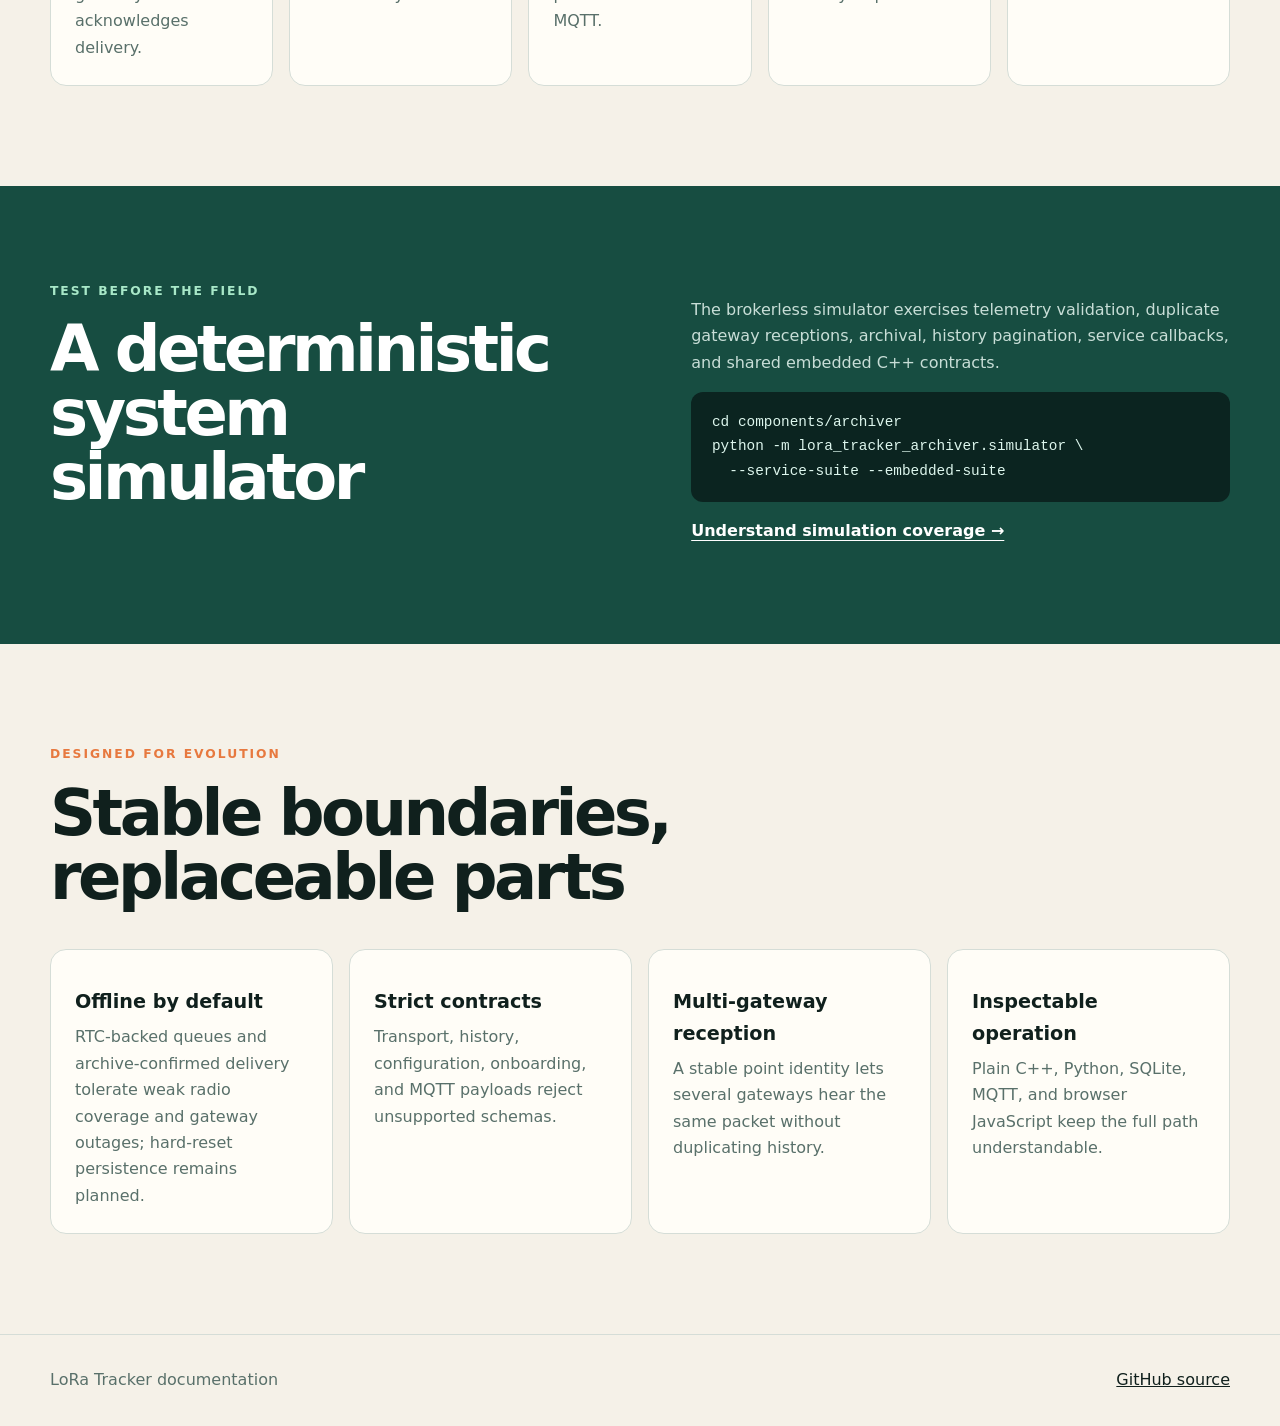
==== commit 63c6b38b: "Document Germany profile and durable delivery" ====
--- a/index.html
+++ b/index.html
@@ -32,7 +32,7 @@
           <a class="button primary" href="flash.html">Flash a release</a>
           <a class="button secondary" href="getting-started.html">Build from source</a>
         </div>
-        <div class="status-note"><strong>Production status:</strong> controlled field trials only. Radio and provisioning authentication are implemented; device-enforced signed boot, durable gateway delivery, key lifecycle tooling and hardware qualification remain release blockers. <a href="production.html">Read the readiness assessment →</a></div>
+        <div class="status-note"><strong>Production status:</strong> controlled field trials only. Radio and provisioning authentication are implemented; device-enforced signed boot, a power-loss-safe tracker queue, key lifecycle tooling and hardware qualification remain release blockers. <a href="production.html">Read the readiness assessment →</a></div>
       </div>
       <div class="signal-card" aria-label="Example radio path">
         <div class="signal-top"><span>TRACKER 01</span><span class="live">● ACTIVE</span></div>
@@ -40,7 +40,7 @@
           <span class="point p1"></span><span class="point p2"></span><span class="point p3"></span><span class="point p4"></span>
           <svg viewBox="0 0 500 220" role="img"><path d="M35 170 C95 95,145 190,205 115 S320 70,365 125 S430 125,470 42"/></svg>
         </div>
-        <div class="metrics"><div><b>868</b><small>MHz</small></div><div><b>12</b><small>points queued</small></div><div><b>89%</b><small>battery</small></div></div>
+        <div class="metrics"><div><b>868.1</b><small>MHz · DE</small></div><div><b>12</b><small>points queued</small></div><div><b>89%</b><small>battery</small></div></div>
       </div>
     </section>
 
@@ -69,7 +69,7 @@
       <p class="eyebrow">Designed for evolution</p>
       <h2>Stable boundaries, replaceable parts</h2>
       <div class="feature-grid">
-        <article><h3>Offline by default</h3><p>RTC-backed queues and acknowledged delivery tolerate weak radio coverage and gateway outages.</p></article>
+        <article><h3>Offline by default</h3><p>RTC-backed queues and archive-confirmed delivery tolerate weak radio coverage and gateway outages; hard-reset persistence remains planned.</p></article>
         <article><h3>Strict contracts</h3><p>Transport, history, configuration, onboarding, and MQTT payloads reject unsupported schemas.</p></article>
         <article><h3>Multi-gateway reception</h3><p>A stable point identity lets several gateways hear the same packet without duplicating history.</p></article>
         <article><h3>Inspectable operation</h3><p>Plain C++, Python, SQLite, MQTT, and browser JavaScript keep the full path understandable.</p></article>
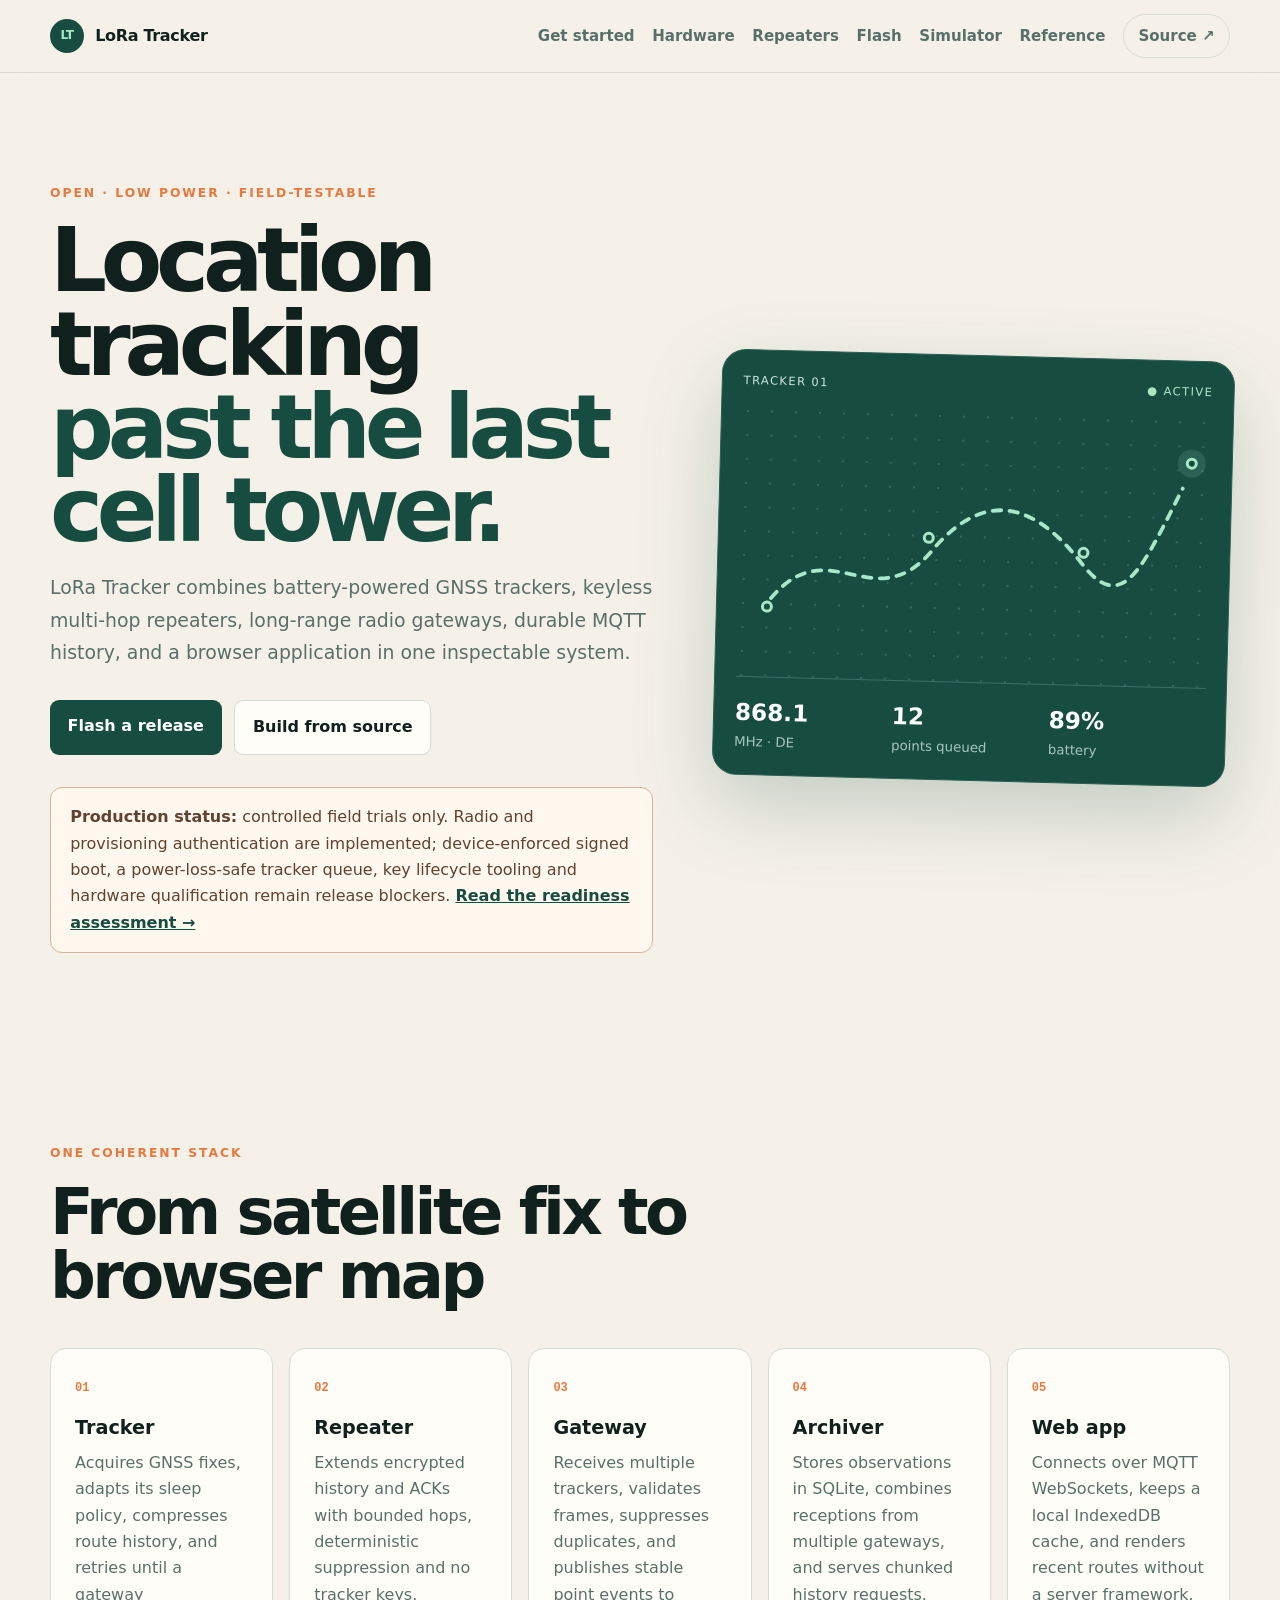
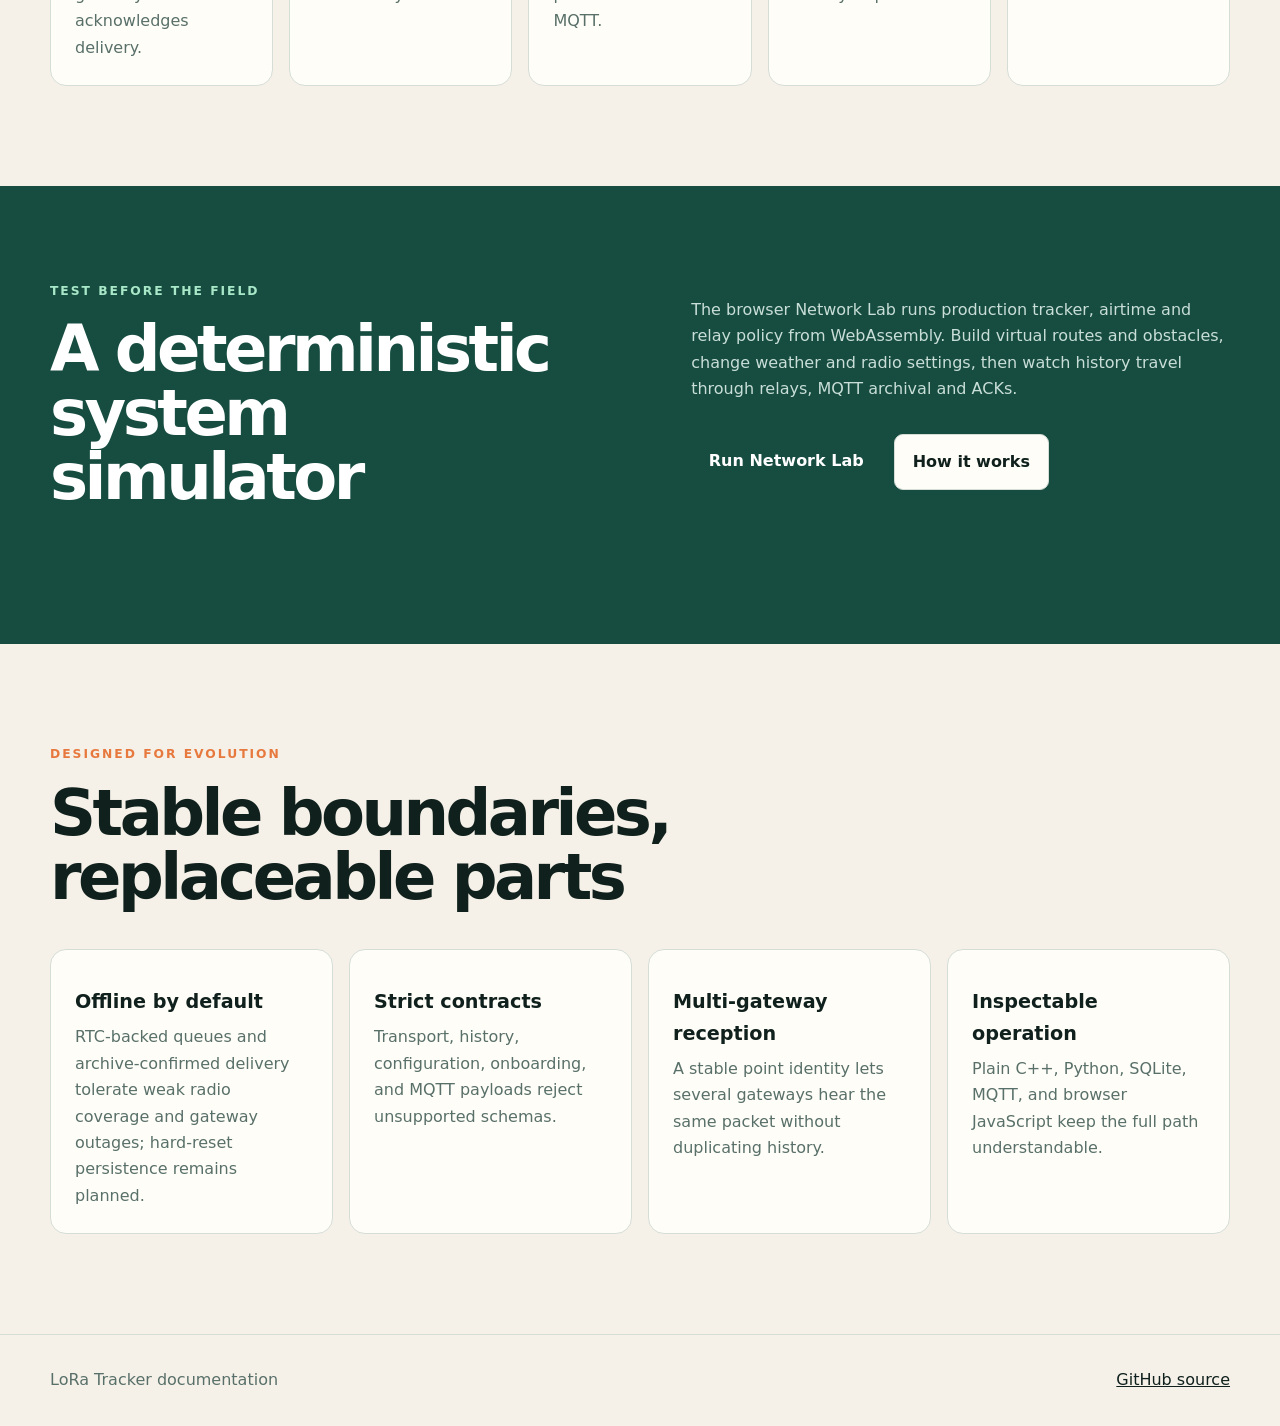
==== commit d0669a2c: "Publish the browser Network Lab" ====
--- a/index.html
+++ b/index.html
@@ -59,9 +59,7 @@
     <section class="band">
       <div class="container split">
         <div><p class="eyebrow">Test before the field</p><h2>A deterministic system simulator</h2></div>
-        <div><p>The brokerless simulator exercises telemetry validation, duplicate gateway receptions, archival, history pagination, service callbacks, and shared embedded C++ contracts.</p><pre><code>cd components/archiver
-python -m lora_tracker_archiver.simulator \
-  --service-suite --embedded-suite</code></pre><a class="text-link" href="simulator.html">Understand simulation coverage →</a></div>
+        <div><p>The browser Network Lab runs production tracker, airtime and relay policy from WebAssembly. Build virtual routes and obstacles, change weather and radio settings, then watch history travel through relays, MQTT archival and ACKs.</p><div class="actions"><a class="button primary" href="simulator/">Run Network Lab</a><a class="button secondary" href="simulator.html">How it works</a></div></div>
       </div>
     </section>
 
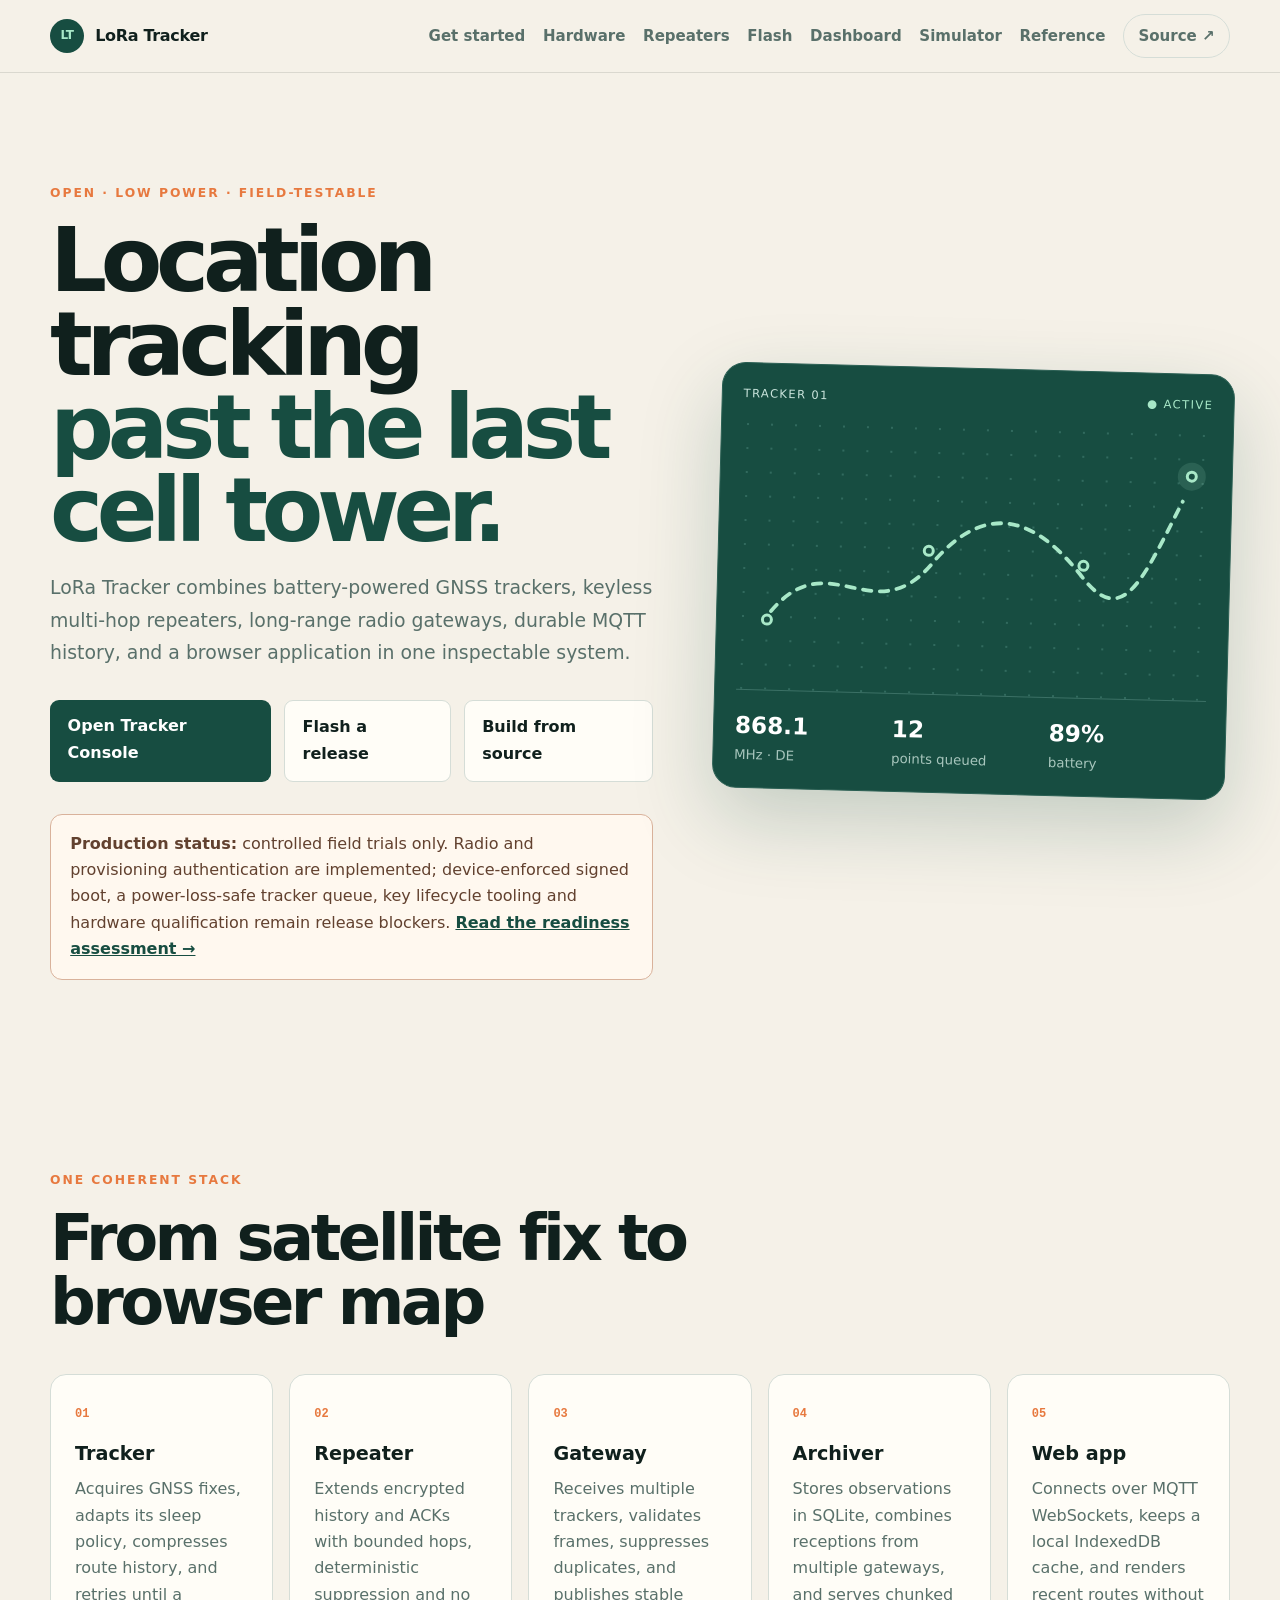
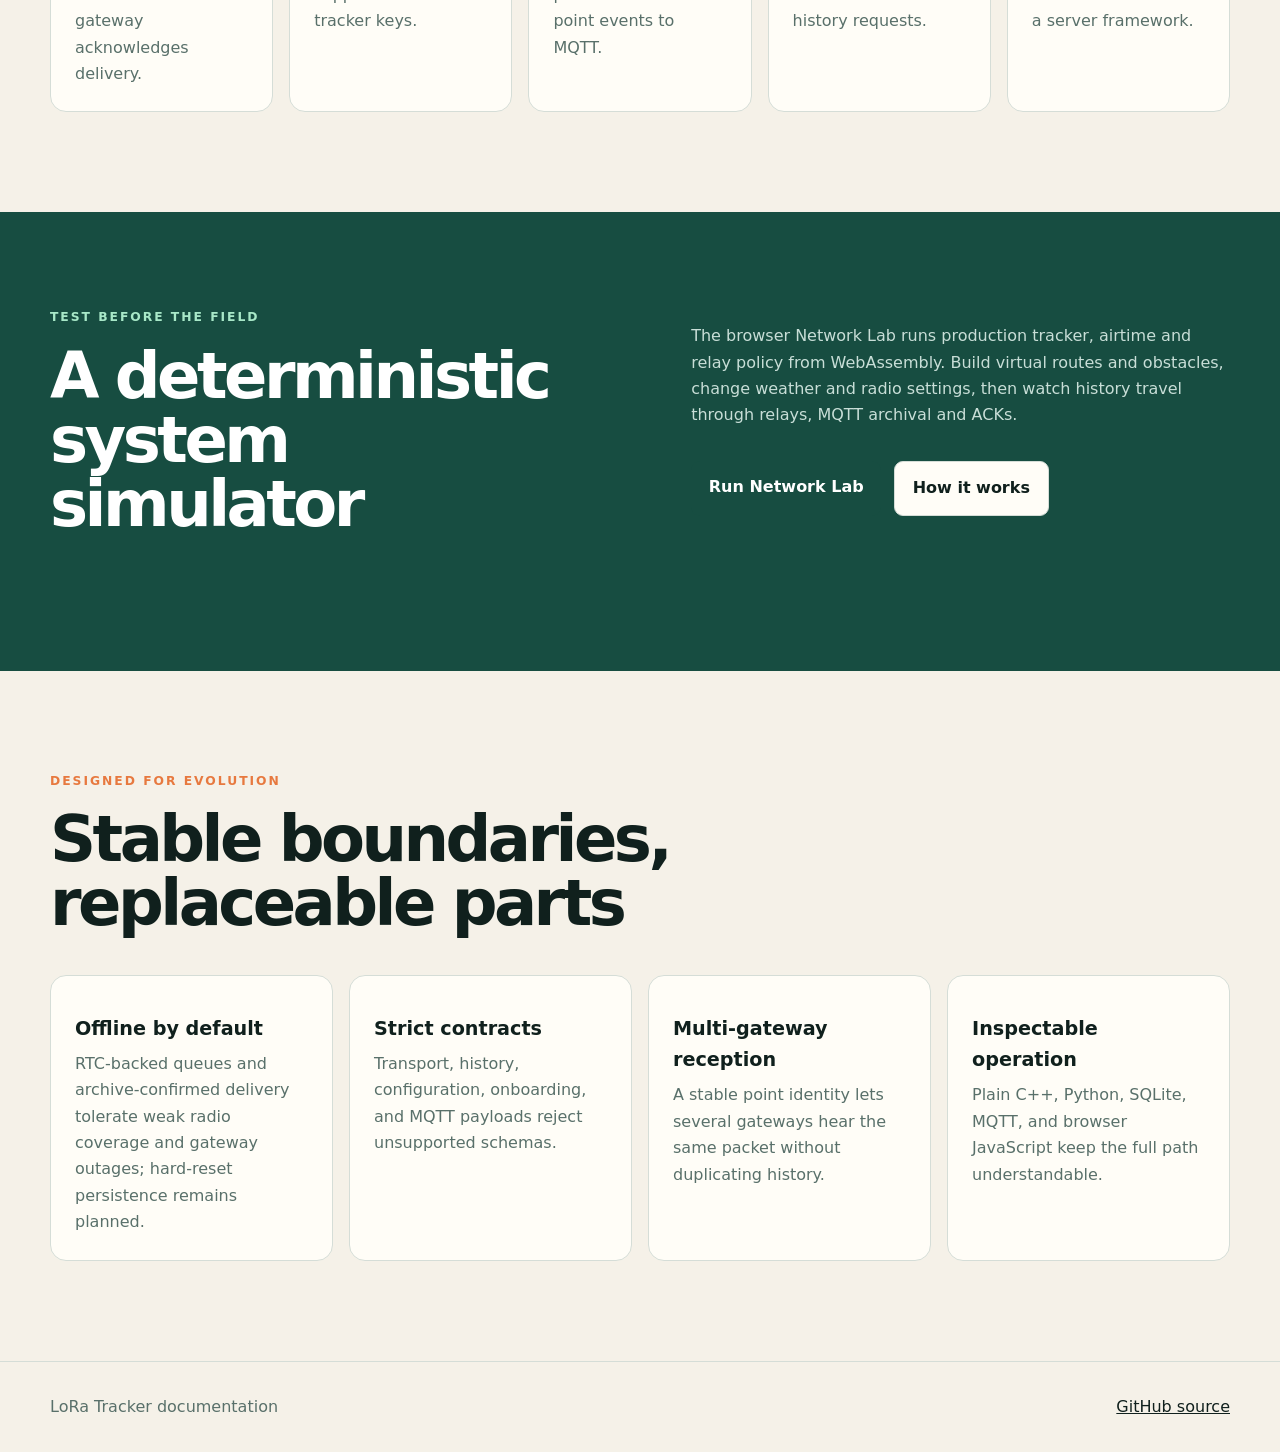
==== commit 73ce4e50: "Publish dashboard and integrated Network Lab" ====
--- a/index.html
+++ b/index.html
@@ -15,6 +15,7 @@
       <div id="nav-links" class="nav-links">
         <a href="getting-started.html">Get started</a>
         <a href="hardware.html">Hardware</a><a href="repeater.html">Repeaters</a><a href="flash.html">Flash</a>
+        <a href="app/">Dashboard</a>
         <a href="simulator.html">Simulator</a>
         <a href="protocols.html">Reference</a>
         <a class="source-link" href="https://github.com/dominikandreas/lora-tracker">Source ↗</a>
@@ -29,7 +30,8 @@
         <h1>Location tracking<br><span>past the last cell tower.</span></h1>
         <p class="lede">LoRa Tracker combines battery-powered GNSS trackers, keyless multi-hop repeaters, long-range radio gateways, durable MQTT history, and a browser application in one inspectable system.</p>
         <div class="actions">
-          <a class="button primary" href="flash.html">Flash a release</a>
+          <a class="button primary" href="app/">Open Tracker Console</a>
+          <a class="button secondary" href="flash.html">Flash a release</a>
           <a class="button secondary" href="getting-started.html">Build from source</a>
         </div>
         <div class="status-note"><strong>Production status:</strong> controlled field trials only. Radio and provisioning authentication are implemented; device-enforced signed boot, a power-loss-safe tracker queue, key lifecycle tooling and hardware qualification remain release blockers. <a href="production.html">Read the readiness assessment →</a></div>
--- a/extra.css
+++ b/extra.css
@@ -63,6 +63,9 @@
 .generated-doc th { background: #e8efe9; color: var(--ink); }
 .generated-doc blockquote { border-left: 4px solid var(--orange); color: var(--muted); margin: 1.5rem 0; padding: .2rem 1.2rem; }
 .generated-doc a { color: var(--green); text-underline-offset: 3px; }
+.application-frame { width: 100%; height: 760px; margin: 2rem 0; border: 1px solid var(--line); border-radius: 16px; background: #0d120e; }
+.lab-docs { width: min(1500px, calc(100% - 40px)); grid-template-columns: 180px minmax(0, 1fr); }
+@media (max-width: 850px) { .lab-docs { width: min(100% - 28px, 1500px); grid-template-columns: 1fr; } }
 
 .product-hero { background: var(--green); border-radius: 18px; color: white; display: grid; grid-template-columns: 1.25fr .75fr; margin: 1.25rem 0 1.5rem; overflow: hidden; }
 .product-hero img { align-self: center; display: block; height: auto; max-height: 360px; max-width: 100%; object-fit: contain; width: 100%; }
